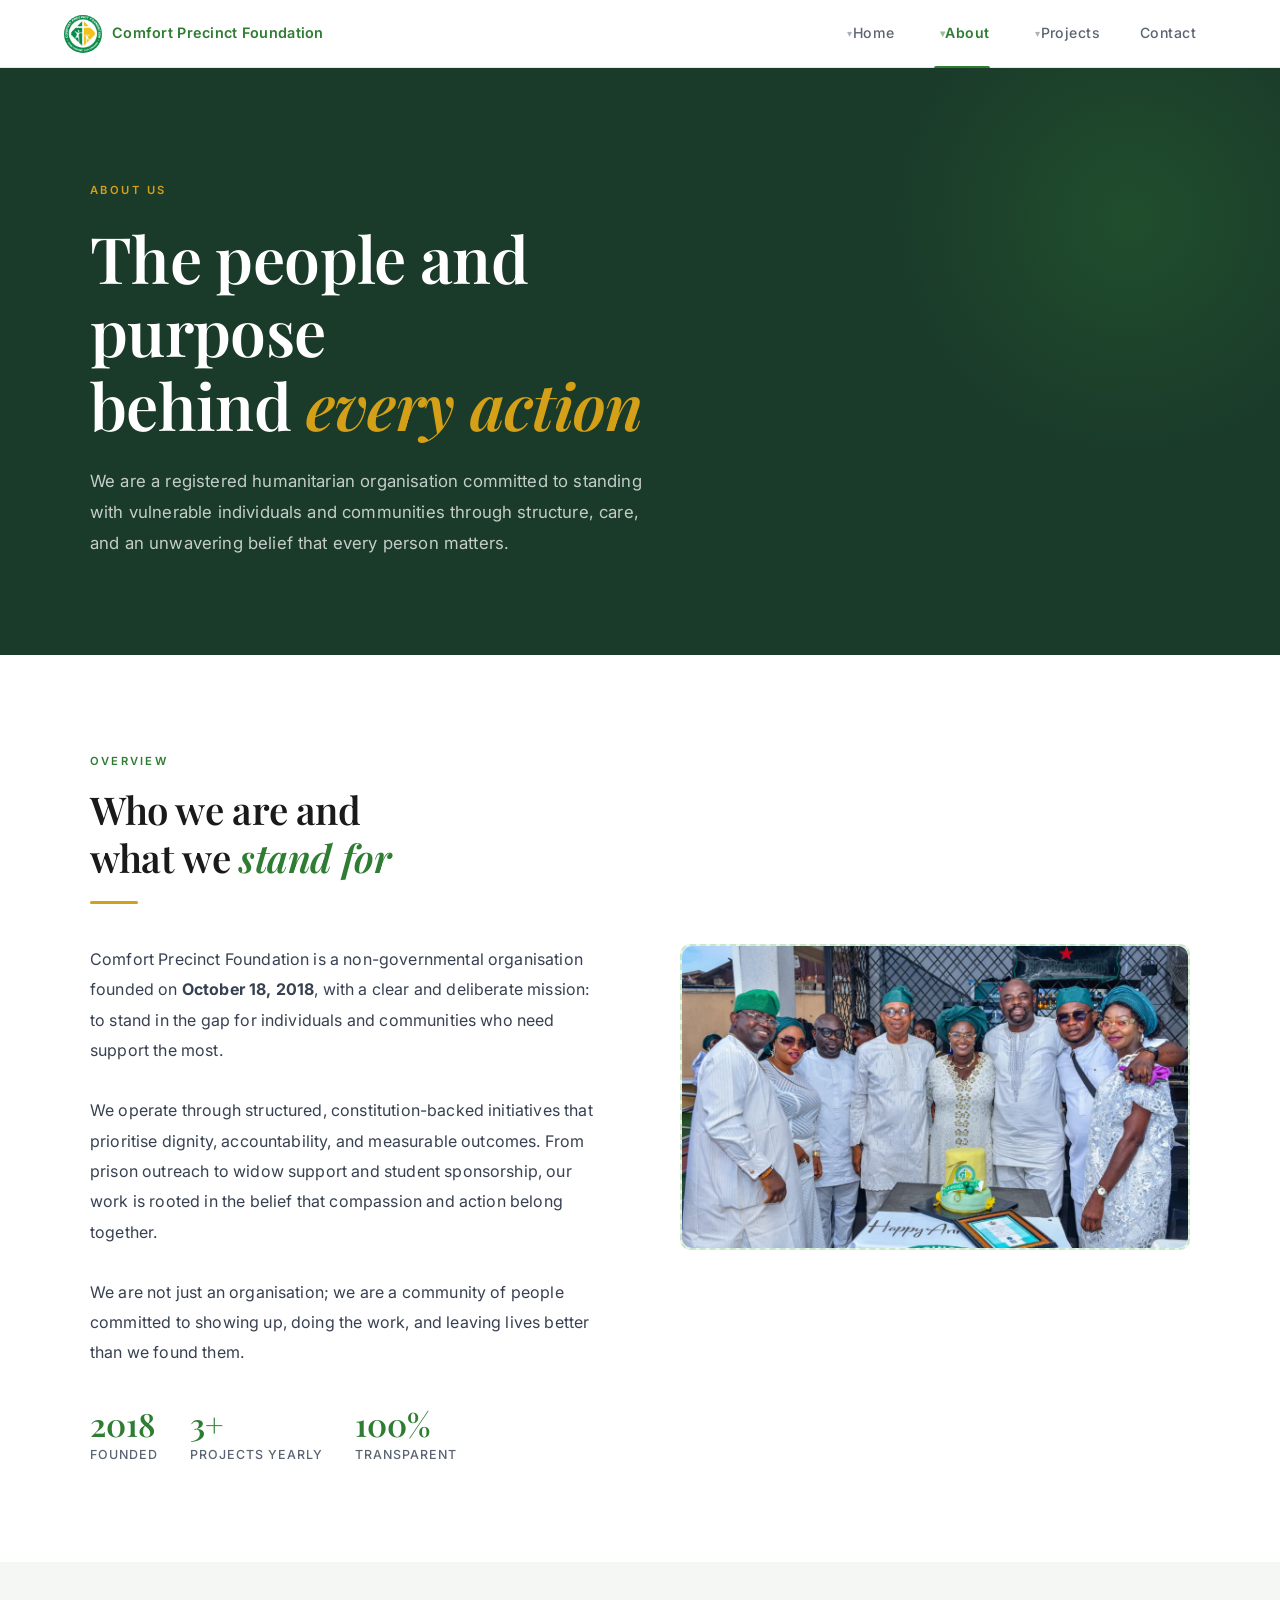
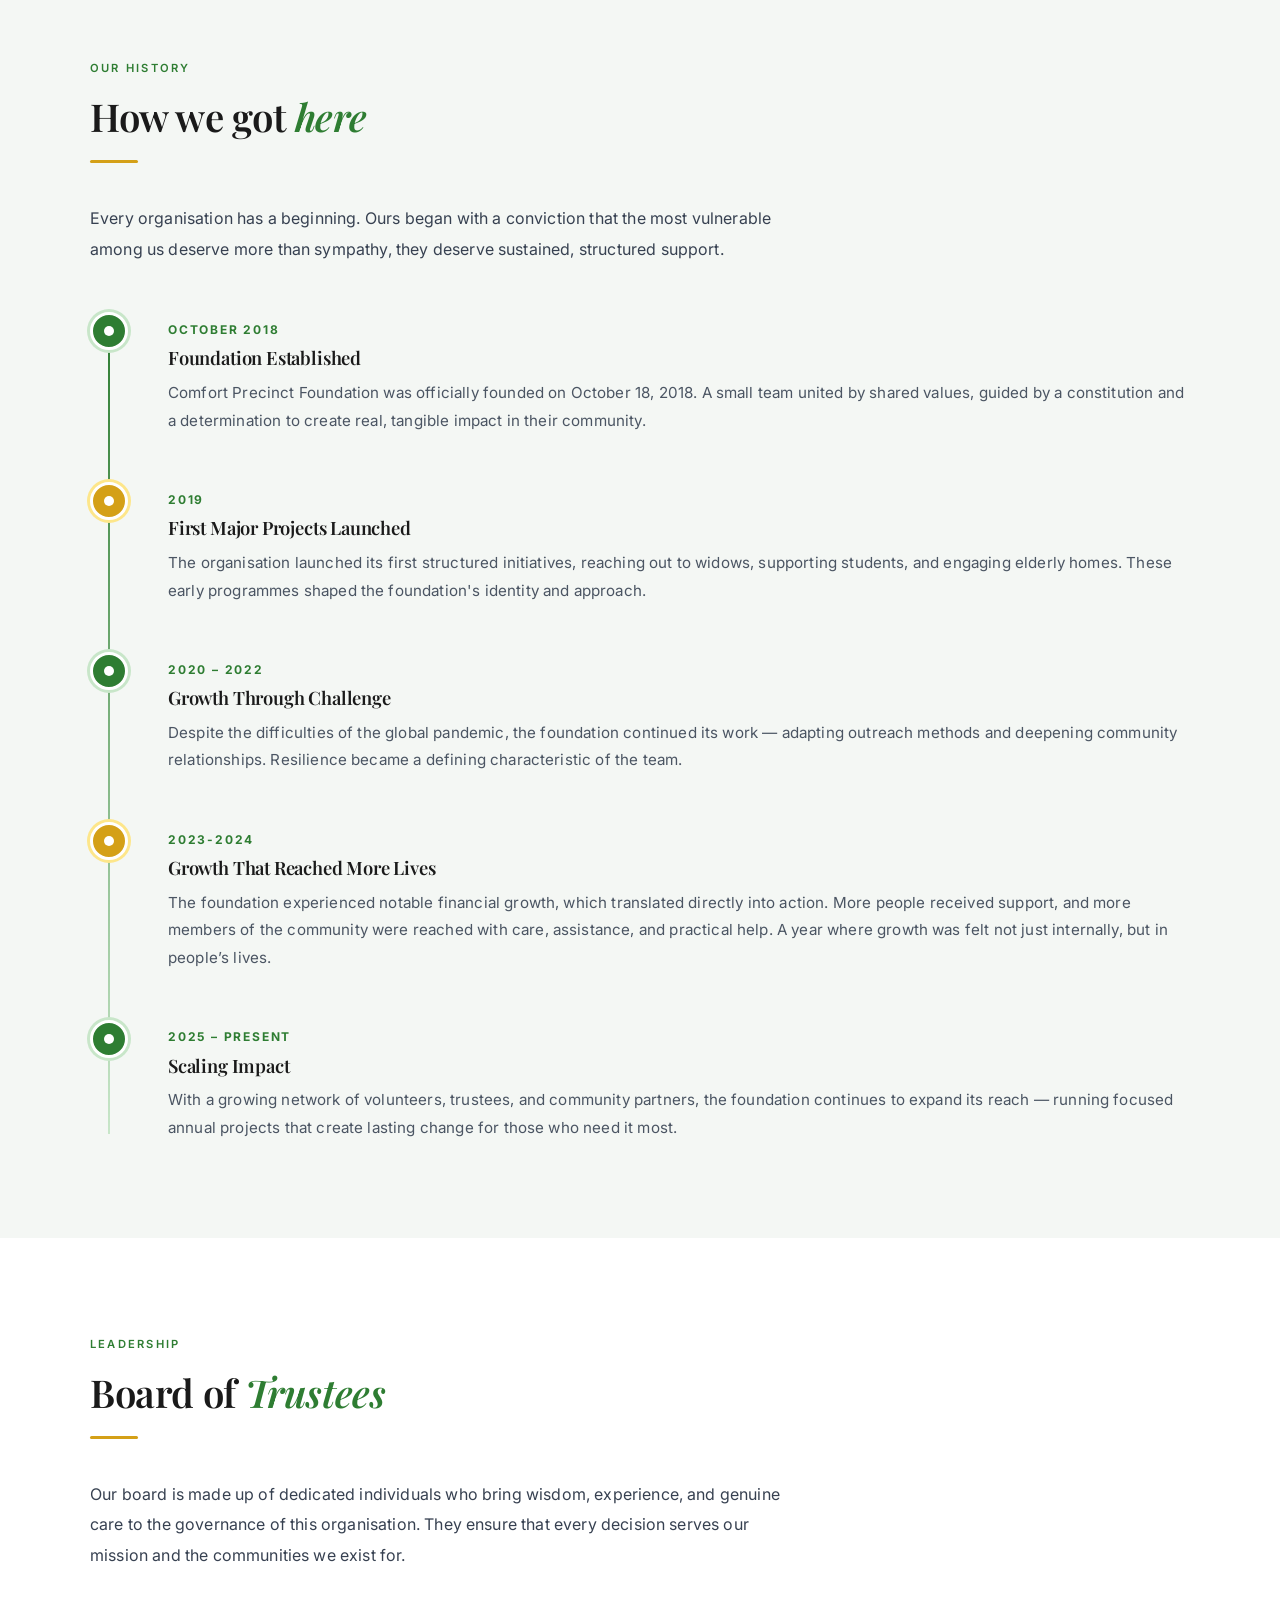
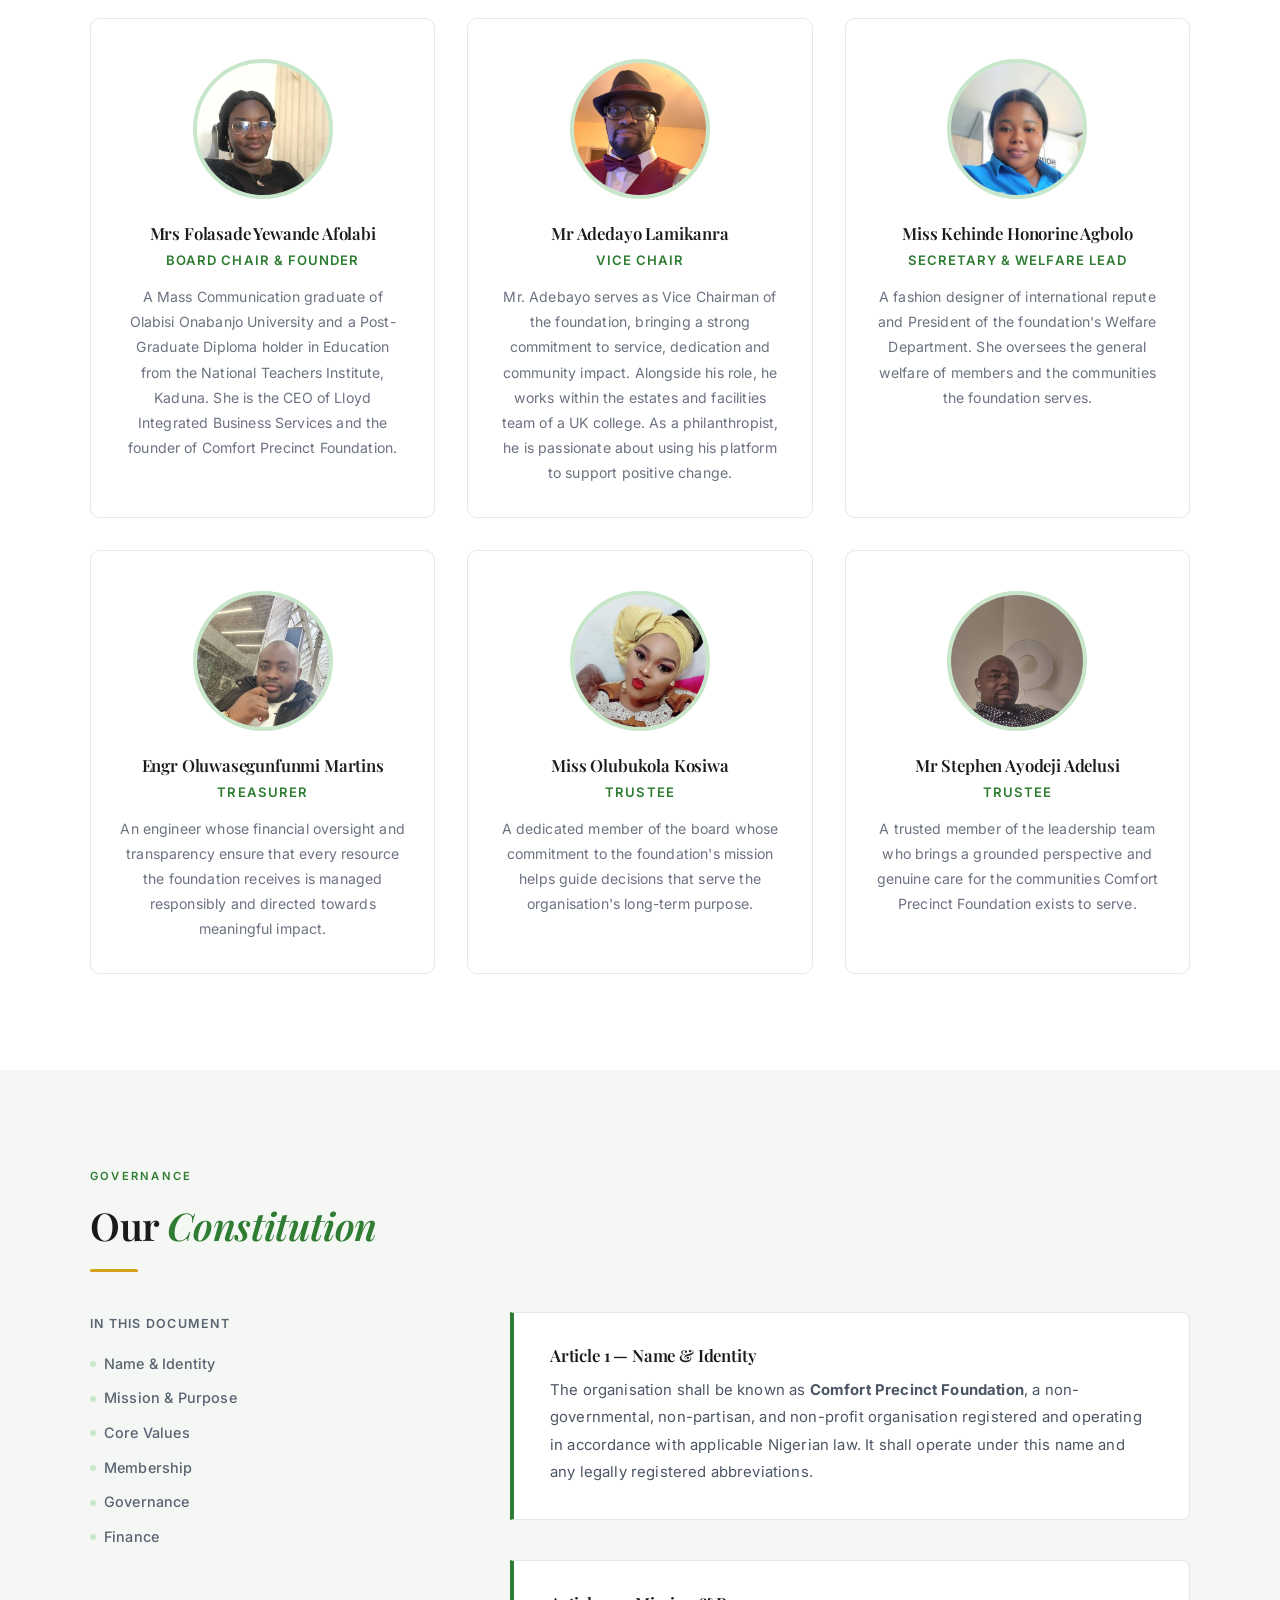
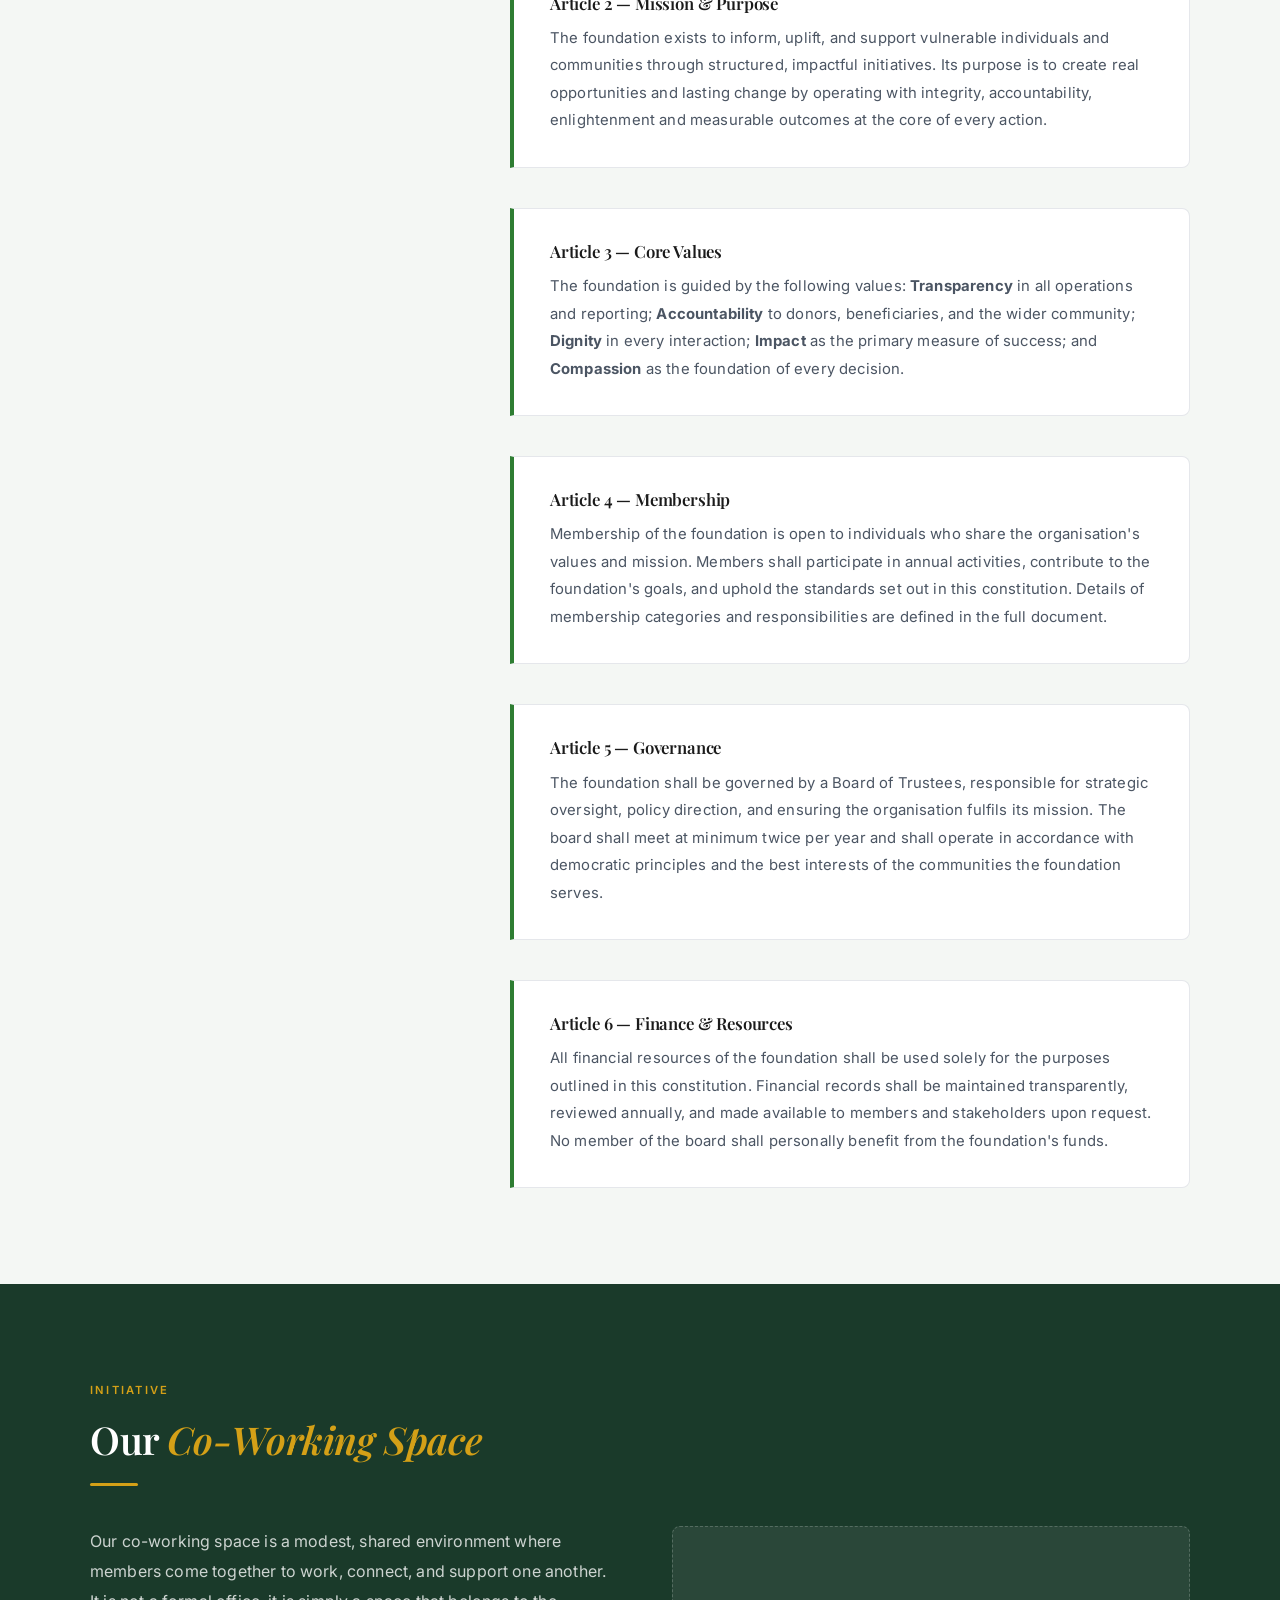
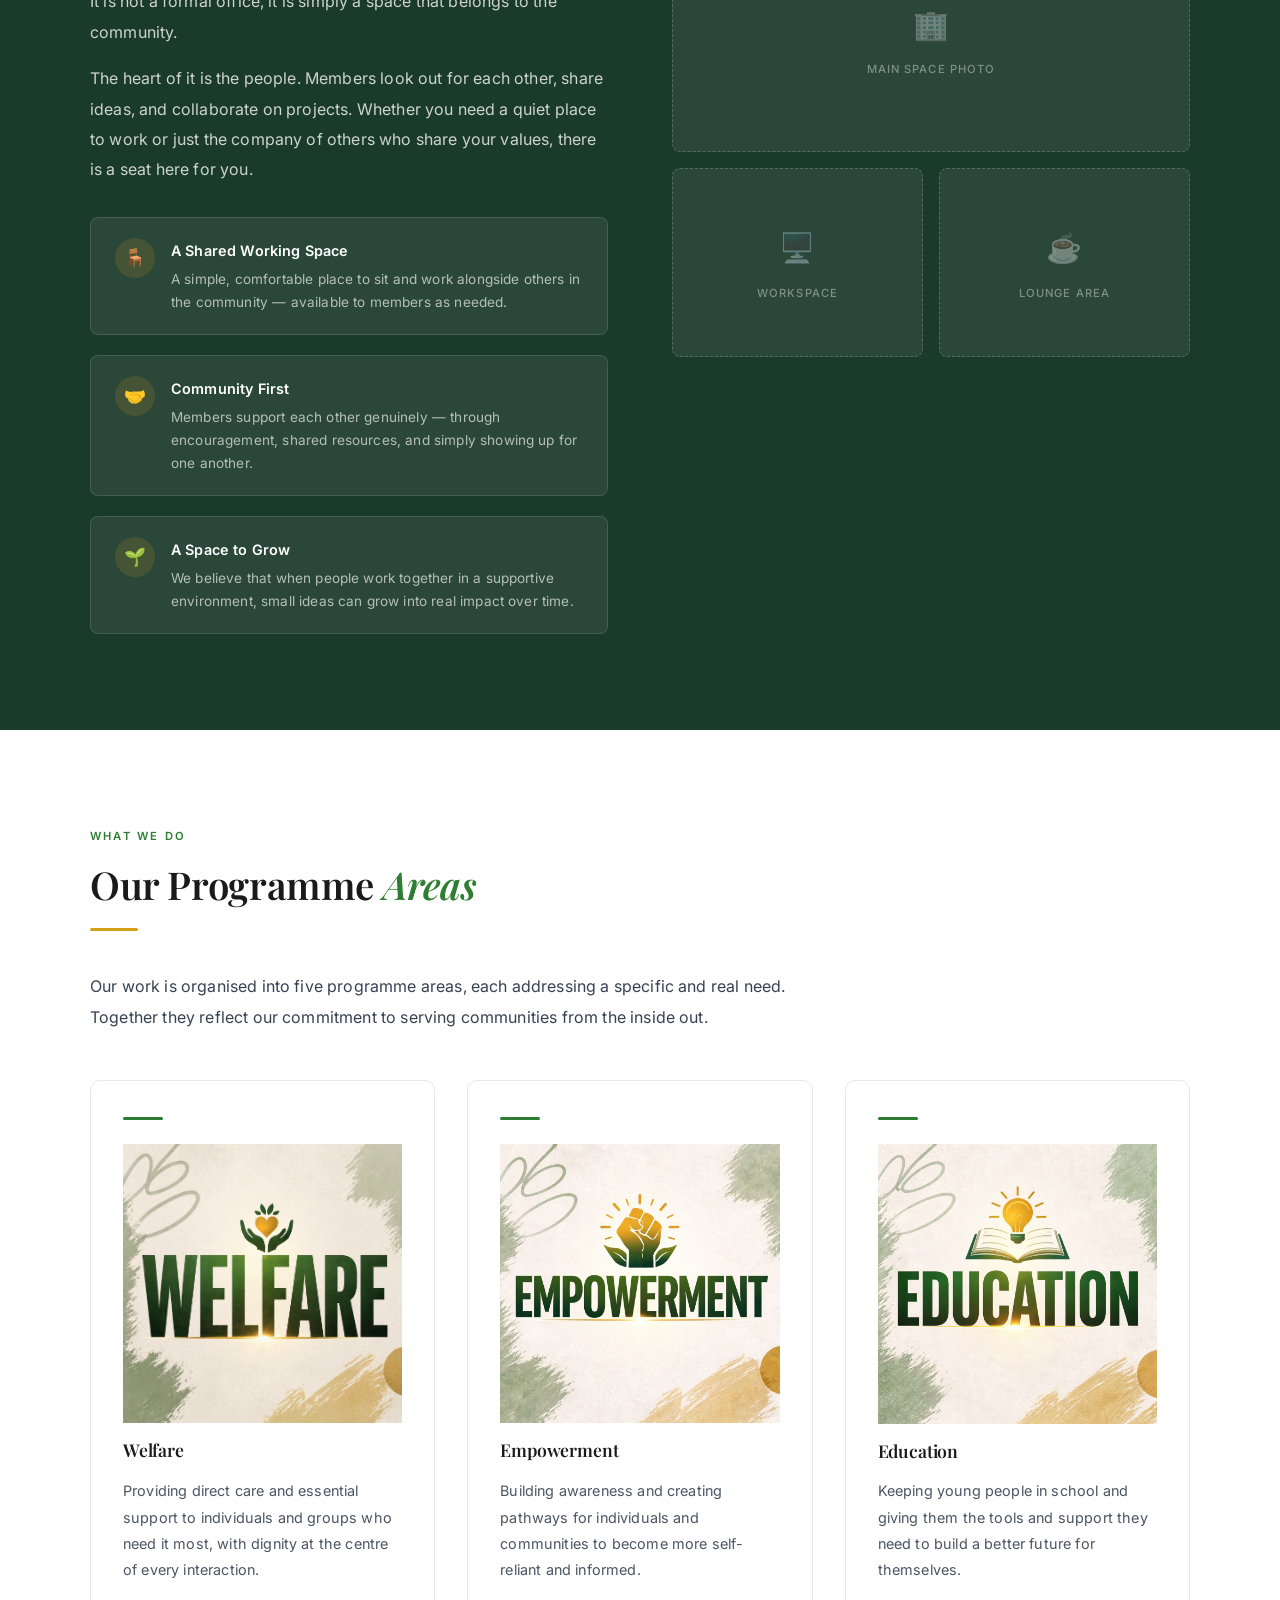
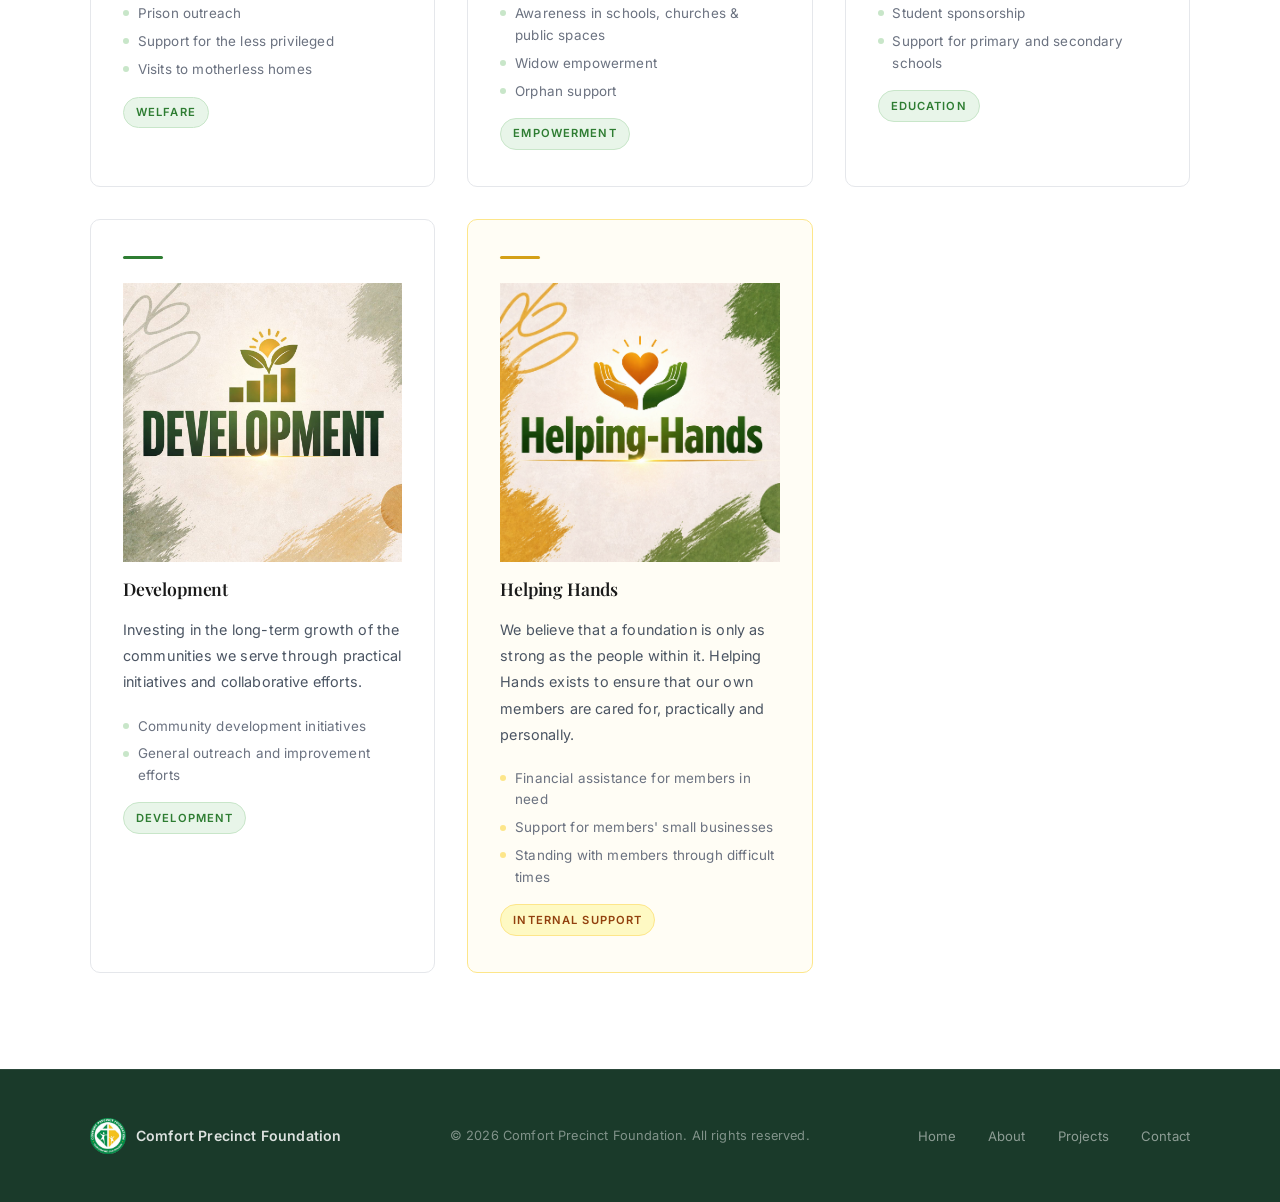
==== about.html @ 6d271259 "Add files via upload" ====
<!DOCTYPE html>
<html lang="en">
<head>
  <meta charset="UTF-8" />
  <meta name="viewport" content="width=device-width, initial-scale=1.0" />
  <title>About Us — Comfort Precinct Foundation</title>

  <link href="https://fonts.googleapis.com/css2?family=Inter:wght@300;400;500;600&family=Playfair+Display:wght@400;600&display=swap" rel="stylesheet" />

  <style>

    /* ── RESET ── */
    *, *::before, *::after {
      box-sizing: border-box;
      margin: 0;
      padding: 0;
    }

    /* ── CSS VARIABLES ── */
    :root {
      --cream: #ffffff;
      --charcoal: #1a1a1a;
      --warm-mid: #1a3a2a;
      --green: #2e7d32;
      --green-dark: #1b5e20;
      --green-light: #e8f5e9;
      --green-border: #c8e6c9;
      --muted: #5a6472;
      --border: #e5e7eb;
      --yellow: #d4a017;
      --yellow-light: #fef9c3;
      --yellow-border: #fde68a;
      --bg-soft: #f4f7f4;
      --font-body: 'Inter', sans-serif;
      --font-heading: 'Playfair Display', serif;
    }

    /* ── BASE ── */
    html { scroll-behavior: smooth; }

    body {
      font-family: var(--font-body);
      font-size: 16px;
      line-height: 1.85;
      letter-spacing: 0.01em;
      background-color: var(--cream);
      color: var(--charcoal);
      -webkit-font-smoothing: antialiased;
    }

    p { font-family: var(--font-body); font-weight: 400; line-height: 1.85; }
    h1, h2, h3, h4 { font-family: var(--font-heading); line-height: 1.2; letter-spacing: -0.01em; }
    a { text-decoration: none; color: inherit; }
    img { display: block; max-width: 100%; }


    /* ════════════════════════════════
       SHARED NAVIGATION
    ════════════════════════════════ */

    .nav {
      position: sticky;
      top: 0;
      z-index: 100;
      background-color: #ffffff;
      border-bottom: 1px solid var(--border);
      padding: 0 4rem;
      height: 68px;
      display: flex;
      align-items: center;
      justify-content: space-between;
    }

    .nav__brand { display: flex; align-items: center; gap: 10px; text-decoration: none; }
    .nav__logo { width: 38px; height: 38px; border-radius: 50%; object-fit: contain; }
    .nav__brand-name { font-family: var(--font-body); font-weight: 600; font-size: 0.9rem; color: var(--green); letter-spacing: 0.02em; }
    .nav__links { display: flex; align-items: center; gap: 0; list-style: none; }
    .nav__item { position: relative; }

    .nav__item > a {
      font-family: var(--font-body);
      font-size: 0.88rem;
      font-weight: 500;
      color: var(--muted);
      letter-spacing: 0.03em;
      text-decoration: none;
      transition: color 0.2s ease;
      position: relative;
      padding: 0 1.25rem;
      height: 68px;
      display: flex;
      align-items: center;
    }

    .nav__item > a:hover { color: var(--green); }
    .nav__item > a.active { color: var(--green); font-weight: 600; }

    .nav__item > a.active::after {
      content: '';
      position: absolute;
      bottom: 0;
      left: 1.25rem; right: 1.25rem;
      height: 2px;
      background-color: var(--green);
      border-radius: 2px 2px 0 0;
    }

    .nav__item--dropdown > a::before {
      content: '▾';
      font-size: 0.65rem;
      margin-left: 0.35rem;
      opacity: 0.5;
      display: inline-block;
    }

    .nav__dropdown {
      position: absolute;
      top: 100%; left: 0;
      min-width: 220px;
      background: #ffffff;
      border: 1px solid var(--border);
      border-top: 2px solid var(--green);
      border-radius: 0 0 8px 8px;
      box-shadow: 0 8px 24px rgba(0,0,0,0.08);
      padding: 0.5rem 0;
      opacity: 0;
      visibility: hidden;
      transform: translateY(6px);
      transition: opacity 0.2s ease, transform 0.2s ease, visibility 0.2s;
      pointer-events: none;
    }

    .nav__item--dropdown:hover .nav__dropdown {
      opacity: 1; visibility: visible; transform: translateY(0); pointer-events: all;
    }

    .nav__dropdown a {
      display: block;
      padding: 0.65rem 1.25rem;
      font-family: var(--font-body);
      font-size: 0.84rem;
      font-weight: 400;
      color: #4b5563;
      text-decoration: none;
      transition: background 0.15s ease, color 0.15s ease;
      border-left: 3px solid transparent;
    }

    .nav__dropdown a:hover { background: #f4f7f4; color: var(--green); border-left-color: var(--green); }

    .nav__toggle { display: none; background: none; border: none; cursor: pointer; flex-direction: column; gap: 5px; padding: 4px; }
    .nav__toggle span { display: block; width: 24px; height: 2px; background-color: var(--charcoal); border-radius: 2px; transition: all 0.3s ease; }

    @media (max-width: 768px) {
      .nav { padding: 0 1.5rem; }
      .nav__toggle { display: flex; }
      .nav__links {
        display: none;
        position: absolute;
        top: 68px; left: 0; right: 0;
        background: #ffffff;
        flex-direction: column;
        align-items: stretch;
        gap: 0;
        border-bottom: 1px solid var(--border);
        padding: 0;
        box-shadow: 0 4px 12px rgba(0,0,0,0.06);
      }
      .nav__links.open { display: flex; }
      .nav__item > a { height: auto; padding: 0.9rem 1.5rem; border-bottom: 1px solid #f3f4f6; display: block; }
      .nav__item > a.active::after { display: none; }
      .nav__item--dropdown > a::before { display: none; }
      .nav__dropdown {
        position: static; opacity: 1; visibility: visible; transform: none;
        box-shadow: none; border: none; border-radius: 0;
        background: #f9fafb; padding: 0; pointer-events: all; display: none;
      }
      .nav__item--dropdown.open .nav__dropdown { display: block; }
      .nav__dropdown a { padding: 0.7rem 2rem; font-size: 0.82rem; border-bottom: 1px solid #f0f0f0; border-left: none; }
    }


    /* ════════════════════════════════
       SHARED SECTION STYLES
    ════════════════════════════════ */

    .section { padding: 6rem 4rem; }
    .section--alt { background-color: var(--bg-soft); }
    .section--dark { background-color: var(--warm-mid); color: #ffffff; }
    .section__inner { max-width: 1100px; margin: 0 auto; }

    .eyebrow {
      font-family: var(--font-body);
      font-weight: 600;
      font-size: 0.7rem;
      letter-spacing: 0.2em;
      text-transform: uppercase;
      color: var(--green);
      margin-bottom: 0.85rem;
      display: block;
    }

    .section--dark .eyebrow { color: var(--yellow); }

    .section__heading {
      font-family: var(--font-heading);
      font-weight: 600;
      font-size: clamp(1.8rem, 3vw, 2.5rem);
      line-height: 1.25;
      color: var(--charcoal);
      margin-bottom: 1.25rem;
    }

    .section--dark .section__heading { color: #ffffff; }
    .section__heading em { font-style: italic; color: var(--green); }
    .section--dark .section__heading em { color: var(--yellow); }

    .section__divider { width: 48px; height: 3px; background: var(--yellow); border-radius: 2px; margin-bottom: 2.5rem; }

    .section__body { font-size: 1rem; font-weight: 400; line-height: 1.9; color: #374151; max-width: 720px; }
    .section--dark .section__body { color: rgba(255,255,255,0.78); }

    @media (max-width: 768px) { .section { padding: 4rem 1.5rem; } }


    /* ════════════════════════════════
       PAGE HERO
    ════════════════════════════════ */

    .page-hero {
      background-color: var(--warm-mid);
      padding: 7rem 4rem 6rem;
      position: relative;
      overflow: hidden;
    }

    .page-hero::before {
      content: '';
      position: absolute;
      top: -100px; right: -100px;
      width: 500px; height: 500px;
      border-radius: 50%;
      background: radial-gradient(circle, rgba(46,125,50,0.3) 0%, transparent 70%);
      pointer-events: none;
    }

    .page-hero__inner { max-width: 1100px; margin: 0 auto; position: relative; z-index: 1; }

    .page-hero__label {
      font-family: var(--font-body);
      font-weight: 600;
      font-size: 0.7rem;
      letter-spacing: 0.22em;
      text-transform: uppercase;
      color: var(--yellow);
      margin-bottom: 1.25rem;
      display: block;
    }

    .page-hero__heading {
      font-family: var(--font-heading);
      font-weight: 600;
      font-size: clamp(2.4rem, 5vw, 4rem);
      line-height: 1.15;
      color: #ffffff;
      margin-bottom: 1.5rem;
      max-width: 640px;
    }

    .page-hero__heading em { font-style: italic; color: var(--yellow); }

    .page-hero__subtext {
      font-size: 1.05rem;
      font-weight: 400;
      line-height: 1.85;
      color: rgba(255,255,255,0.75);
      max-width: 560px;
    }

    @media (max-width: 768px) { .page-hero { padding: 5rem 1.5rem 4rem; } }


    /* ════════════════════════════════
       1. OVERVIEW
    ════════════════════════════════ */

    .overview__grid {
      display: grid;
      grid-template-columns: 1fr 1fr;
      gap: 5rem;
      align-items: start;
      margin-top: 1rem;
    }

    .overview__image-placeholder {
      width: 100%;
      aspect-ratio: 5 / 3;
      background-color: var(--green-light);
      border: 2px dashed var(--green-border);
      border-radius: 10px;
      display: flex;
      flex-direction: column;
      align-items: center;
      justify-content: center;
      gap: 0.75rem;
      color: var(--green);
      overflow: hidden;
    }

    .overview__image-placeholder img {
      width: 100%;
      height: 100%;
      object-fit: cover;
      border-radius: 10px;
    }

    .overview__image-placeholder span { font-size: 2.5rem; }
    .overview__image-placeholder p {
      font-size: 0.82rem; font-weight: 500;
      letter-spacing: 0.08em; text-transform: uppercase;
      color: var(--green); opacity: 0.7;
    }

    .overview__stats { display: flex; gap: 2rem; margin-top: 2.5rem; flex-wrap: wrap; }
    .overview__stat { display: flex; flex-direction: column; gap: 0.2rem; }
    .overview__stat-num { font-family: var(--font-heading); font-size: 2rem; font-weight: 600; color: var(--green); line-height: 1; }
    .overview__stat-label { font-size: 0.78rem; font-weight: 500; letter-spacing: 0.08em; text-transform: uppercase; color: var(--muted); }

    @media (max-width: 860px) { .overview__grid { grid-template-columns: 1fr; gap: 2.5rem; } }


    /* ════════════════════════════════
       2. HISTORY (TIMELINE)
    ════════════════════════════════ */

    .timeline { position: relative; margin-top: 1rem; }

    .timeline::before {
      content: '';
      position: absolute;
      left: 18px; top: 8px; bottom: 8px;
      width: 2px;
      background: linear-gradient(to bottom, var(--green), var(--green-border));
    }

    .timeline__item { display: flex; gap: 2.5rem; padding-bottom: 3rem; position: relative; }
    .timeline__item:last-child { padding-bottom: 0; }

    .timeline__dot {
      width: 38px; height: 38px;
      border-radius: 50%;
      background-color: var(--green);
      border: 3px solid #ffffff;
      box-shadow: 0 0 0 3px var(--green-border);
      flex-shrink: 0;
      display: flex; align-items: center; justify-content: center;
      position: relative; z-index: 1;
    }

    .timeline__dot--yellow { background-color: var(--yellow); box-shadow: 0 0 0 3px var(--yellow-border); }
    .timeline__dot-inner { width: 10px; height: 10px; border-radius: 50%; background: #ffffff; }
    .timeline__content { padding-top: 0.4rem; flex: 1; }

    .timeline__year {
      font-family: var(--font-body); font-weight: 700; font-size: 0.75rem;
      letter-spacing: 0.15em; text-transform: uppercase;
      color: var(--green); margin-bottom: 0.4rem; display: block;
    }

    .timeline__title { font-family: var(--font-heading); font-weight: 600; font-size: 1.15rem; color: var(--charcoal); margin-bottom: 0.6rem; }
    .timeline__text { font-size: 0.95rem; line-height: 1.82; color: #4b5563; }

    @media (max-width: 600px) { .timeline__item { gap: 1.5rem; } .timeline::before { left: 15px; } }


    /* ════════════════════════════════
       3. BOARD OF TRUSTEES
       CHANGED: Increased photo size for better visibility
    ════════════════════════════════ */

    .board__intro { margin-bottom: 3rem; }

    .board__grid { display: grid; grid-template-columns: repeat(3, 1fr); gap: 2rem; }

    .board__card {
      display: flex;
      flex-direction: column;
      align-items: center;
      text-align: center;
      padding: 2.5rem 1.75rem 2rem;
      background: #ffffff;
      border: 1px solid var(--border);
      border-radius: 10px;
      transition: transform 0.22s ease, box-shadow 0.22s ease, border-color 0.22s ease;
    }

    .board__card:hover {
      transform: translateY(-4px);
      box-shadow: 0 10px 28px rgba(46,125,50,0.09);
      border-color: var(--green-border);
    }

    /*
      CHANGED: Increased photo container from 100px to 140px
      so trustee photos are clearly visible and prominent
    */
    .board__photo {
      width: 140px;
      height: 140px;
      border-radius: 50%;
      object-fit: cover;
      object-position: center top;
      border: 4px solid var(--green-border);
      margin-bottom: 1.5rem;
      flex-shrink: 0;
      background-color: var(--green-light);
      display: block;
    }

    .board__name { font-family: var(--font-heading); font-weight: 600; font-size: 1.05rem; color: var(--charcoal); margin-bottom: 0.3rem; }
    .board__role { font-size: 0.82rem; font-weight: 600; letter-spacing: 0.08em; text-transform: uppercase; color: var(--green); margin-bottom: 0.75rem; }
    .board__bio { font-size: 0.88rem; line-height: 1.78; color: #6b7280; }

    @media (max-width: 860px) { .board__grid { grid-template-columns: 1fr 1fr; gap: 1.5rem; } }
    @media (max-width: 560px) { .board__grid { grid-template-columns: 1fr; } }


    /* ════════════════════════════════
       4. CONSTITUTION
    ════════════════════════════════ */

    .constitution__layout { display: grid; grid-template-columns: 1fr 2fr; gap: 5rem; align-items: start; }
    .constitution__sidebar { position: sticky; top: 90px; }
    .constitution__sidebar-label { font-size: 0.78rem; font-weight: 600; letter-spacing: 0.1em; text-transform: uppercase; color: var(--muted); margin-bottom: 1rem; display: block; }

    .constitution__toc { list-style: none; display: flex; flex-direction: column; gap: 0.5rem; }

    .constitution__toc a {
      font-size: 0.9rem; font-weight: 500; color: var(--muted);
      transition: color 0.2s ease; display: flex; align-items: center; gap: 0.5rem;
    }

    .constitution__toc a::before {
      content: ''; display: block; width: 6px; height: 6px;
      border-radius: 50%; background-color: var(--green-border);
      flex-shrink: 0; transition: background-color 0.2s ease;
    }

    .constitution__toc a:hover { color: var(--green); }
    .constitution__toc a:hover::before { background-color: var(--green); }

    .constitution__content { display: flex; flex-direction: column; gap: 2.5rem; }

    .constitution__article {
      padding: 2rem 2.25rem;
      background: #ffffff;
      border: 1px solid var(--border);
      border-left: 4px solid var(--green);
      border-radius: 0 8px 8px 0;
    }

    .constitution__article-title { font-family: var(--font-heading); font-weight: 600; font-size: 1.05rem; color: var(--charcoal); margin-bottom: 0.75rem; }
    .constitution__article-text { font-size: 0.93rem; line-height: 1.85; color: #4b5563; }

    .constitution__download {
      display: inline-flex; align-items: center; gap: 0.6rem;
      margin-top: 1rem; font-size: 0.85rem; font-weight: 600;
      color: var(--green); border: 1.5px solid var(--green-border);
      background: var(--green-light); padding: 0.6rem 1.25rem;
      border-radius: 4px; transition: background 0.2s ease, border-color 0.2s ease;
    }

    .constitution__download:hover { background: #d4edda; border-color: var(--green); }

    @media (max-width: 860px) {
      .constitution__layout { grid-template-columns: 1fr; gap: 2rem; }
      .constitution__sidebar { position: static; }
      .constitution__toc { flex-direction: row; flex-wrap: wrap; gap: 0.75rem 1.5rem; }
    }


    /* ════════════════════════════════
       5. CO-WORKING SPACE
    ════════════════════════════════ */

    .cowork__grid { display: grid; grid-template-columns: 1fr 1fr; gap: 4rem; align-items: start; margin-top: 1rem; }

    .cowork__features { display: flex; flex-direction: column; gap: 1.25rem; margin-top: 2rem; }

    .cowork__feature {
      display: flex; align-items: flex-start; gap: 1rem;
      padding: 1.25rem 1.5rem;
      background: rgba(255,255,255,0.07);
      border: 1px solid rgba(255,255,255,0.12);
      border-radius: 8px;
    }

    .cowork__feature-icon {
      width: 40px; height: 40px; border-radius: 50%;
      background: rgba(212,160,23,0.15);
      display: flex; align-items: center; justify-content: center;
      font-size: 1.1rem; flex-shrink: 0;
    }

    .cowork__feature-text { display: flex; flex-direction: column; gap: 0.2rem; }
    .cowork__feature-title { font-family: var(--font-body); font-weight: 600; font-size: 0.9rem; color: #ffffff; }
    .cowork__feature-desc { font-size: 0.85rem; line-height: 1.7; color: rgba(255,255,255,0.65); }

    .cowork__images { display: grid; grid-template-columns: 1fr 1fr; gap: 1rem; }

    .cowork__img-placeholder {
      aspect-ratio: 4 / 3;
      background: rgba(255,255,255,0.07);
      border: 1.5px dashed rgba(255,255,255,0.2);
      border-radius: 8px;
      display: flex; flex-direction: column;
      align-items: center; justify-content: center;
      gap: 0.5rem; color: rgba(255,255,255,0.4);
    }

    .cowork__img-placeholder span { font-size: 1.8rem; }
    .cowork__img-placeholder p { font-size: 0.7rem; font-weight: 500; letter-spacing: 0.1em; text-transform: uppercase; }
    .cowork__img-placeholder--large { grid-column: 1 / -1; aspect-ratio: 16 / 7; }

    @media (max-width: 860px) { .cowork__grid { grid-template-columns: 1fr; gap: 2.5rem; } }


    /* ════════════════════════════════
       6. PROGRAMME AREAS
       CHANGED: Now shows 5 actual programme areas
       with sub-activities listed under each
    ════════════════════════════════ */

    .programmes__grid {
      display: grid;
      grid-template-columns: repeat(3, 1fr);
      gap: 2rem;
      margin-top: 1rem;
    }

    .programme__card {
      display: flex;
      flex-direction: column;
      gap: 1rem;
      padding: 2.25rem 2rem;
      background: #ffffff;
      border: 1px solid var(--border);
      border-radius: 10px;
      transition: transform 0.22s ease, box-shadow 0.22s ease, border-color 0.22s ease;
    }

    .programme__card:hover {
      transform: translateY(-4px);
      box-shadow: 0 10px 28px rgba(46,125,50,0.08);
      border-color: var(--green-border);
    }

    .programme__card::before {
      content: '';
      display: block;
      height: 3px;
      background: var(--green);
      width: 40px;
      border-radius: 2px;
      margin-bottom: 0.5rem;
    }

    /* Helping Hands card gets yellow accent — visually distinct */
    .programme__card--highlight::before {
      background: var(--yellow);
    }

    .programme__card--highlight {
      border-color: var(--yellow-border);
      background: #fffdf5;
    }

    .programme__card--highlight:hover {
      border-color: var(--yellow);
      box-shadow: 0 10px 28px rgba(212,160,23,0.1);
    }

    .programme__icon {
      width: 52px; height: 52px;
      border-radius: 50%;
      background: var(--green-light);
      border: 2px solid var(--green-border);
      display: flex; align-items: center; justify-content: center;
      font-size: 1.3rem;
    }

    /* Yellow icon bg for highlight card */
    .programme__card--highlight .programme__icon {
      background: var(--yellow-light);
      border-color: var(--yellow-border);
    }

    .programme__title {
      font-family: var(--font-heading);
      font-weight: 600;
      font-size: 1.1rem;
      color: var(--charcoal);
      line-height: 1.3;
    }

    .programme__text {
      font-size: 0.9rem;
      line-height: 1.82;
      color: #4b5563;
    }

    /* Sub-activities list under each programme */
    .programme__list {
      list-style: none;
      display: flex;
      flex-direction: column;
      gap: 0.4rem;
      margin-top: 0.25rem;
    }

    .programme__list li {
      font-size: 0.84rem;
      color: #6b7280;
      display: flex;
      align-items: flex-start;
      gap: 0.55rem;
      line-height: 1.6;
    }

    /* Green bullet dot before each activity */
    .programme__list li::before {
      content: '';
      display: block;
      width: 6px;
      height: 6px;
      border-radius: 50%;
      background: var(--green-border);
      flex-shrink: 0;
      margin-top: 0.45rem;
    }

    .programme__card--highlight .programme__list li::before {
      background: var(--yellow-border);
    }

    .programme__tag {
      display: inline-block;
      font-size: 0.7rem;
      font-weight: 600;
      letter-spacing: 0.1em;
      text-transform: uppercase;
      color: var(--green);
      background: var(--green-light);
      border: 1.5px solid var(--green-border);
      padding: 0.28rem 0.75rem;
      border-radius: 20px;
      align-self: flex-start;
    }

    .programme__card--highlight .programme__tag {
      color: #92400e;
      background: var(--yellow-light);
      border-color: var(--yellow-border);
    }

    @media (max-width: 860px) { .programmes__grid { grid-template-columns: 1fr 1fr; gap: 1.5rem; } }
    @media (max-width: 560px) { .programmes__grid { grid-template-columns: 1fr; } }


    /* ════════════════════════════════
       FOOTER
    ════════════════════════════════ */

    .footer {
      background-color: var(--warm-mid);
      padding: 3rem 4rem;
      border-top: 1px solid rgba(255,255,255,0.08);
    }

    .footer__inner {
      max-width: 1100px;
      margin: 0 auto;
      display: flex;
      align-items: center;
      justify-content: space-between;
      flex-wrap: wrap;
      gap: 1.5rem;
    }

    .footer__brand { display: flex; align-items: center; gap: 10px; }
    .footer__logo { width: 36px; height: 36px; border-radius: 50%; object-fit: contain; }
    .footer__name { font-weight: 600; font-size: 0.88rem; color: rgba(255,255,255,0.85); }
    .footer__copy { font-size: 0.8rem; color: rgba(255,255,255,0.45); }
    .footer__links { display: flex; gap: 2rem; list-style: none; }
    .footer__links a { font-size: 0.82rem; color: rgba(255,255,255,0.5); transition: color 0.2s ease; }
    .footer__links a:hover { color: rgba(255,255,255,0.9); }

    @media (max-width: 600px) {
      .footer { padding: 2.5rem 1.5rem; }
      .footer__inner { flex-direction: column; align-items: flex-start; }
    }

  </style>
</head>
<body>

  <!-- ════════════════════════════════
       NAVIGATION
  ════════════════════════════════ -->
  <nav class="nav" role="navigation" aria-label="Main navigation">

    <a href="index.html" class="nav__brand">
      <img src="images/WhatsApp Image 2026-04-01 at 20.40.00 (1).jpeg" alt="Comfort Precinct Foundation logo" class="nav__logo" />
      <span class="nav__brand-name">Comfort Precinct Foundation</span>
    </a>

    <button class="nav__toggle" id="navToggle" aria-label="Toggle menu">
      <span></span><span></span><span></span>
    </button>

    <ul class="nav__links" id="navLinks">

      <li class="nav__item nav__item--dropdown">
        <a href="index.html">Home</a>
        <div class="nav__dropdown">
          <a href="index.html#about">About (Overview)</a>
          <a href="index.html#projects">Projects</a>
          <a href="index.html#donate">Donate / Volunteer</a>
        </div>
      </li>

      <li class="nav__item nav__item--dropdown">
        <a href="about.html" class="active">About</a>
        <div class="nav__dropdown">
          <a href="about.html#overview">Overview</a>
          <a href="about.html#history">History</a>
          <a href="about.html#board">Board of Trustees</a>
          <a href="about.html#constitution">Constitution</a>
          <a href="about.html#coworking">Co-Working Space</a>
          <a href="about.html#programmes">Programme Areas</a>
        </div>
      </li>

      <li class="nav__item nav__item--dropdown">
        <a href="projects.html">Projects</a>
        <div class="nav__dropdown">
          <a href="projects.html#current">Current Projects</a>
          <a href="projects.html#previous">Previous Projects</a>
        </div>
      </li>

      <li class="nav__item">
        <a href="contact.html">Contact</a>
      </li>

    </ul>
  </nav>


  <!-- ════════════════════════════════
       PAGE HERO
  ════════════════════════════════ -->
  <header class="page-hero">
    <div class="page-hero__inner">
      <span class="page-hero__label">About Us</span>
      <h1 class="page-hero__heading">
        The people and purpose<br>
        behind <em>every action</em>
      </h1>
      <p class="page-hero__subtext">
        We are a registered humanitarian organisation committed to standing with
        vulnerable individuals and communities through structure, care,
        and an unwavering belief that every person matters.
      </p>
    </div>
  </header>


  <!-- ════════════════════════════════
       SECTION 1: OVERVIEW
  ════════════════════════════════ -->
  <section class="section" id="overview" aria-labelledby="overview-heading">
    <div class="section__inner">

      <span class="eyebrow">Overview</span>
      <h2 class="section__heading" id="overview-heading">
        Who we are and<br>what we <em>stand for</em>
      </h2>
      <div class="section__divider"></div>

      <div class="overview__grid">

        <div>
          <p class="section__body">
            Comfort Precinct Foundation is a non-governmental organisation founded
            on <strong>October 18, 2018</strong>, with a clear and deliberate mission:
            to stand in the gap for individuals and communities who need support the most.
          </p>
          <br>
          <p class="section__body">
            We operate through structured, constitution-backed initiatives that prioritise
            dignity, accountability, and measurable outcomes. From prison outreach to widow
            support and student sponsorship, our work is rooted in the belief that
            compassion and action belong together.
          </p>
          <br>
          <p class="section__body">
            We are not just an organisation; we are a community of people committed to
            showing up, doing the work, and leaving lives better than we found them.
          </p>

          <div class="overview__stats">
            <div class="overview__stat">
              <span class="overview__stat-num">2018</span>
              <span class="overview__stat-label">Founded</span>
            </div>
            <div class="overview__stat">
              <span class="overview__stat-num">3+</span>
              <span class="overview__stat-label">Projects yearly</span>
            </div>
            <div class="overview__stat">
              <span class="overview__stat-num">100%</span>
              <span class="overview__stat-label">Transparent</span>
            </div>
          </div>
        </div>

        <!-- Overview image — unchanged -->
        <div class="overview__image-placeholder">
          <img src="images/j.jpeg" class="past-slide__img" />
        </div>

      </div>
    </div>
  </section>


  <!-- ════════════════════════════════
       SECTION 2: HISTORY
  ════════════════════════════════ -->
  <section class="section section--alt" id="history" aria-labelledby="history-heading">
    <div class="section__inner">

      <span class="eyebrow">Our History</span>
      <h2 class="section__heading" id="history-heading">
        How we got <em>here</em>
      </h2>
      <div class="section__divider"></div>
      <p class="section__body" style="margin-bottom: 3rem;">
        Every organisation has a beginning. Ours began with a conviction that the most
        vulnerable among us deserve more than sympathy, they deserve sustained,
        structured support.
      </p>

      <div class="timeline">

        <div class="timeline__item">
          <div class="timeline__dot"><div class="timeline__dot-inner"></div></div>
          <div class="timeline__content">
            <span class="timeline__year">October 2018</span>
            <h3 class="timeline__title">Foundation Established</h3>
            <p class="timeline__text">
              Comfort Precinct Foundation was officially founded on October 18, 2018.
              A small team united by shared values, guided by a constitution and a determination to create
              real, tangible impact in their community.
            </p>
          </div>
        </div>

        <div class="timeline__item">
          <div class="timeline__dot timeline__dot--yellow"><div class="timeline__dot-inner"></div></div>
          <div class="timeline__content">
            <span class="timeline__year">2019</span>
            <h3 class="timeline__title">First Major Projects Launched</h3>
            <p class="timeline__text">
              The organisation launched its first structured initiatives, reaching out
              to widows, supporting students, and engaging elderly homes.
              These early programmes shaped the foundation's identity and approach.
            </p>
          </div>
        </div>

        <div class="timeline__item">
          <div class="timeline__dot"><div class="timeline__dot-inner"></div></div>
          <div class="timeline__content">
            <span class="timeline__year">2020 – 2022</span>
            <h3 class="timeline__title">Growth Through Challenge</h3>
            <p class="timeline__text">
              Despite the difficulties of the global pandemic, the foundation continued
              its work — adapting outreach methods and deepening community relationships.
              Resilience became a defining characteristic of the team.
            </p>
          </div>
        </div>

        <div class="timeline__item">
          <div class="timeline__dot timeline__dot--yellow"><div class="timeline__dot-inner"></div></div>
          <div class="timeline__content">
            <span class="timeline__year">2023-2024</span>
            <h3 class="timeline__title">Growth That Reached More Lives</h3>
            <p class="timeline__text">
 The foundation experienced notable financial growth, which translated directly into action. More people received support, and more members of the community were reached with care, assistance, and practical help. A year where growth was felt not just internally, but in people’s lives.
            </p>
          </div>
        </div>

        <div class="timeline__item">
          <div class="timeline__dot"><div class="timeline__dot-inner"></div></div>
          <div class="timeline__content">
            <span class="timeline__year">2025 – Present</span>
            <h3 class="timeline__title">Scaling Impact</h3>
            <p class="timeline__text">
              With a growing network of volunteers, trustees, and community partners,
              the foundation continues to expand its reach — running focused annual
              projects that create lasting change for those who need it most.
            </p>
          </div>
        </div>

      </div>
    </div>
  </section>


  <!-- ════════════════════════════════
       SECTION 3: BOARD OF TRUSTEES
       CHANGED: Photo size increased, bios polished
  ════════════════════════════════ -->
  <section class="section" id="board" aria-labelledby="board-heading">
    <div class="section__inner">

      <span class="eyebrow">Leadership</span>
      <h2 class="section__heading" id="board-heading">
        Board of <em>Trustees</em>
      </h2>
      <div class="section__divider"></div>

      <p class="section__body board__intro">
        Our board is made up of dedicated individuals who bring wisdom, experience,
        and genuine care to the governance of this organisation. They ensure that
        every decision serves our mission and the communities we exist for.
      </p>

      <div class="board__grid">

        <!-- Trustee 1 -->
        <div class="board__card">
          <img src="images/WhatsApp Image 2026-04-20 at 09.15.31.jpeg" alt="Mrs Folasade Yewande Afolabi" class="board__photo" />
          <h3 class="board__name">Mrs Folasade Yewande Afolabi</h3>
          <p class="board__role">Board Chair & Founder</p>
          <!-- CHANGED: Bio rewritten to be clean and professional -->
          <p class="board__bio">
            A Mass Communication graduate of Olabisi Onabanjo University and a Post-Graduate Diploma holder in Education from the National Teachers Institute, Kaduna. She is the CEO of Lloyd Integrated Business Services and the founder of Comfort Precinct Foundation.
          </p>
        </div>

        <!-- Trustee 2 -->
        <div class="board__card">
          <img src="images/WhatsApp Image 2026-04-19 at 18.39.59.jpeg" alt="Mr Adedayo Lamikanra" class="board__photo" />
          <h3 class="board__name">Mr Adedayo Lamikanra</h3>
          <p class="board__role">Vice Chair</p>
          <!-- CHANGED: Placeholder bio polished -->
          <p class="board__bio">
           Mr. Adebayo serves as Vice Chairman of the foundation, bringing a strong commitment to service, dedication and community impact. Alongside his role, he works within the estates and facilities team of a UK college. As a philanthropist, he is passionate about using his platform to support positive change.
          </p>
        </div>

        <!-- Trustee 3 -->
        <div class="board__card">
          <img src="images/Aunty Kenny.jfif" alt="Miss Kehinde Honorine Agbolo" class="board__photo" />
          <h3 class="board__name">Miss Kehinde Honorine Agbolo</h3>
          <p class="board__role">Secretary & Welfare Lead</p>
          <!-- CHANGED: Bio rewritten cleanly -->
          <p class="board__bio">
            A fashion designer of international repute and President of the foundation's Welfare Department. She oversees the general welfare of members and the communities the foundation serves.
          </p>
        </div>

        <!-- Trustee 4 -->
        <div class="board__card">
          <img src="images/WhatsApp Image 2026-04-19 at 18.30.59.jpeg" alt="Engr Oluwasegunfunmi Martins" class="board__photo" />
          <h3 class="board__name">Engr Oluwasegunfunmi Martins</h3>
          <p class="board__role">Treasurer</p>
          <!-- CHANGED: Placeholder bio polished -->
          <p class="board__bio">
            An engineer whose financial oversight and transparency ensure that every resource the foundation receives is managed responsibly and directed towards meaningful impact.
          </p>
        </div>

        <!-- Trustee 5 — placeholder, image unchanged -->
        <div class="board__card">
          <img src="images/WhatsApp Image 2026-04-19 at 18.46.42.jpeg" alt="Trustee" class="board__photo" />
          <h3 class="board__name">Miss Olubukola Kosiwa</h3>
          <p class="board__role">Trustee</p>
          <p class="board__bio">
            A dedicated member of the board whose commitment to the foundation's mission helps guide decisions that serve the organisation's long-term purpose.
          </p>
        </div>

        <!-- Trustee 6 — placeholder, image unchanged -->
        <div class="board__card">
          <img src="images/WhatsApp Image 2026-04-19 at 18.47.47.jpeg" alt="Trustee" class="board__photo" />
          <h3 class="board__name">Mr Stephen Ayodeji Adelusi</h3>
          <p class="board__role">Trustee</p>
          <p class="board__bio">
            A trusted member of the leadership team who brings a grounded perspective and genuine care for the communities Comfort Precinct Foundation exists to serve.
          </p>
        </div>

      </div>
    </div>
  </section>


  <!-- ════════════════════════════════
       SECTION 4: CONSTITUTION
  ════════════════════════════════ -->
  <section class="section section--alt" id="constitution" aria-labelledby="constitution-heading">
    <div class="section__inner">

      <span class="eyebrow">Governance</span>
      <h2 class="section__heading" id="constitution-heading">
        Our <em>Constitution</em>
      </h2>
      <div class="section__divider"></div>

      <div class="constitution__layout">

        <div class="constitution__sidebar">
          <span class="constitution__sidebar-label">In this document</span>
          <ul class="constitution__toc">
            <li><a href="#const-name">Name & Identity</a></li>
            <li><a href="#const-mission">Mission & Purpose</a></li>
            <li><a href="#const-values">Core Values</a></li>
            <li><a href="#const-membership">Membership</a></li>
            <li><a href="#const-governance">Governance</a></li>
            <li><a href="#const-finance">Finance</a></li>
          </ul>
       </div>
         
        <div class="constitution__content">

          <div class="constitution__article" id="const-name">
            <h3 class="constitution__article-title">Article 1 — Name & Identity</h3>
            <p class="constitution__article-text">
              The organisation shall be known as <strong>Comfort Precinct Foundation</strong>,
              a non-governmental, non-partisan, and non-profit organisation registered and
              operating in accordance with applicable Nigerian law. It shall operate under
              this name and any legally registered abbreviations.
            </p>
          </div>

          <div class="constitution__article" id="const-mission">
            <h3 class="constitution__article-title">Article 2 — Mission & Purpose</h3>
            <p class="constitution__article-text">
              The foundation exists to inform, uplift, and support vulnerable individuals
              and communities through structured, impactful initiatives. Its purpose is to
              create real opportunities and lasting change by operating with integrity,
              accountability, enlightenment and measurable outcomes at the core of every action.
            </p>
          </div>

          <div class="constitution__article" id="const-values">
            <h3 class="constitution__article-title">Article 3 — Core Values</h3>
            <p class="constitution__article-text">
              The foundation is guided by the following values: <strong>Transparency</strong>
              in all operations and reporting; <strong>Accountability</strong> to donors,
              beneficiaries, and the wider community; <strong>Dignity</strong> in every
              interaction; <strong>Impact</strong> as the primary measure of success; and
              <strong>Compassion</strong> as the foundation of every decision.
            </p>
          </div>

          <div class="constitution__article" id="const-membership">
            <h3 class="constitution__article-title">Article 4 — Membership</h3>
            <p class="constitution__article-text">
              Membership of the foundation is open to individuals who share the
              organisation's values and mission. Members shall participate in annual
              activities, contribute to the foundation's goals, and uphold the standards
              set out in this constitution. Details of membership categories and
              responsibilities are defined in the full document.
            </p>
          </div>

          <div class="constitution__article" id="const-governance">
            <h3 class="constitution__article-title">Article 5 — Governance</h3>
            <p class="constitution__article-text">
              The foundation shall be governed by a Board of Trustees, responsible for
              strategic oversight, policy direction, and ensuring the organisation fulfils
              its mission. The board shall meet at minimum twice per year and shall operate
              in accordance with democratic principles and the best interests of
              the communities the foundation serves.
            </p>
          </div>

          <div class="constitution__article" id="const-finance">
            <h3 class="constitution__article-title">Article 6 — Finance & Resources</h3>
            <p class="constitution__article-text">
              All financial resources of the foundation shall be used solely for the
              purposes outlined in this constitution. Financial records shall be maintained
              transparently, reviewed annually, and made available to members and
              stakeholders upon request. No member of the board shall personally benefit
              from the foundation's funds.
            </p>
          </div>

        </div>
      </div>
    </div>
  </section>


  <!-- ════════════════════════════════
       SECTION 5: CO-WORKING SPACE
       CHANGED: Text rewritten to feel humble and honest
  ════════════════════════════════ -->
  <section class="section section--dark" id="coworking" aria-labelledby="cowork-heading">
    <div class="section__inner">

      <span class="eyebrow">Initiative</span>
      <h2 class="section__heading" id="cowork-heading">
        Our <em>Co-Working Space</em>
      </h2>
      <div class="section__divider"></div>

      <div class="cowork__grid">

        <div>
          <!-- CHANGED: Rewritten to be humble, honest, community-centred -->
          <p class="section__body" style="margin-bottom: 1rem;">
            Our co-working space is a modest, shared environment where members
            come together to work, connect, and support one another. It is not
            a formal office, it is simply a space that belongs to the community.
          </p>
          <p class="section__body">
            The heart of it is the people. Members look out for each other,
            share ideas, and collaborate on projects. Whether you need a quiet
            place to work or just the company of others who share your values,
            there is a seat here for you.
          </p>

          <div class="cowork__features">

            <div class="cowork__feature">
              <div class="cowork__feature-icon">🪑</div>
              <div class="cowork__feature-text">
                <span class="cowork__feature-title">A Shared Working Space</span>
                <!-- CHANGED: Modest, honest wording -->
                <span class="cowork__feature-desc">A simple, comfortable place to sit and work alongside others in the community — available to members as needed.</span>
              </div>
            </div>

            <div class="cowork__feature">
              <div class="cowork__feature-icon">🤝</div>
              <div class="cowork__feature-text">
                <span class="cowork__feature-title">Community First</span>
                <!-- CHANGED: Human and warm -->
                <span class="cowork__feature-desc">Members support each other genuinely — through encouragement, shared resources, and simply showing up for one another.</span>
              </div>
            </div>

            <div class="cowork__feature">
              <div class="cowork__feature-icon">🌱</div>
              <div class="cowork__feature-text">
                <span class="cowork__feature-title">A Space to Grow</span>
                <!-- CHANGED: Grounded and realistic -->
                <span class="cowork__feature-desc">We believe that when people work together in a supportive environment, small ideas can grow into real impact over time.</span>
              </div>
            </div>

          </div>
        </div>

        <!-- Image placeholders — unchanged -->
        <div class="cowork__images">
          <div class="cowork__img-placeholder cowork__img-placeholder--large">
            <span>🏢</span>
            <p>Main space photo</p>
          </div>
          <div class="cowork__img-placeholder">
            <span>🖥️</span>
            <p>Workspace</p>
          </div>
          <div class="cowork__img-placeholder">
            <span>☕</span>
            <p>Lounge area</p>
          </div>
        </div>

      </div>
    </div>
  </section>


  <!-- ════════════════════════════════
       SECTION 6: PROGRAMME AREAS
       CHANGED: Replaced with 5 correct programme areas
       including Helping Hands as a distinct category
  ════════════════════════════════ -->
  <section class="section" id="programmes" aria-labelledby="programmes-heading">
    <div class="section__inner">

      <span class="eyebrow">What We Do</span>
      <h2 class="section__heading" id="programmes-heading">
        Our Programme <em>Areas</em>
      </h2>
      <div class="section__divider"></div>
      <p class="section__body" style="margin-bottom: 3rem;">
        Our work is organised into five programme areas, each addressing
        a specific and real need. Together they reflect our commitment
        to serving communities from the inside out.
      </p>

      <div class="programmes__grid">

        <!-- Programme 1: Welfare -->
         <div class="programme__card">
          <img src="images/ChatGPT Image Apr 21, 2026, 07_33_56 PM.png" alt="Welfare" class="programme__photo" />
          <h3 class="programme__title">Welfare</h3>
          <p class="programme__text">
            Providing direct care and essential support to individuals
            and groups who need it most, with dignity at the centre
            of every interaction.
          </p>
          <ul class="programme__list">
            <li>Prison outreach</li>
            <li>Support for the less privileged</li>
            <li>Visits to motherless homes</li>
          </ul>
          <span class="programme__tag">Welfare</span>
        </div>

        <!-- Programme 2: Empowerment -->
          <div class="programme__card">
          <img src="images/empowerment.jpeg" alt="Empowerment" class="programme__photo" />
          <h3 class="programme__title">Empowerment</h3>
          <p class="programme__text">
            Building awareness and creating pathways for individuals
            and communities to become more self-reliant and informed.
          </p>
          <ul class="programme__list">
            <li>Awareness in schools, churches &amp; public spaces</li>
            <li>Widow empowerment</li>
            <li>Orphan support</li>
          </ul>
          <span class="programme__tag">Empowerment</span>
        </div>

        <!-- Programme 3: Education -->
         <div class="programme__card">
          <img src="images/education.jpeg" alt="Education" class="programme__photo" />
          <h3 class="programme__title">Education</h3>
          <p class="programme__text">
            Keeping young people in school and giving them the tools
            and support they need to build a better future for themselves.
          </p>
          <ul class="programme__list">
            <li>Student sponsorship</li>
            <li>Support for primary and secondary schools</li>
          </ul>
          <span class="programme__tag">Education</span>
        </div>

        <!-- Programme 4: Development -->
        <div class="programme__card">
           <img src="images/Development.jpeg" alt="Development" class="programme__photo" />
          <h3 class="programme__title">Development</h3>
          <p class="programme__text">
            Investing in the long-term growth of the communities we
            serve through practical initiatives and collaborative efforts.
          </p>
          <ul class="programme__list">
            <li>Community development initiatives</li>
            <li>General outreach and improvement efforts</li>
          </ul>
          <span class="programme__tag">Development</span>
        </div>

        <!-- Programme 5: Helping Hands — highlighted, distinct -->
        <div class="programme__card programme__card--highlight">
           <img src="images/helping hands.png" alt="Helping Hands" class="programme__photo" />
          <h3 class="programme__title">Helping Hands</h3>
          <!--
            IMPORTANT: Helping Hands is a separate programme area
            focused on supporting members of the foundation internally.
            It is not merged with other areas.
          -->
          <p class="programme__text">
            We believe that a foundation is only as strong as the people
            within it. Helping Hands exists to ensure that our own members
            are cared for, practically and personally.
          </p>
          <ul class="programme__list">
            <li>Financial assistance for members in need</li>
            <li>Support for members' small businesses</li>
            <li>Standing with members through difficult times</li>
          </ul>
          <span class="programme__tag">Internal Support</span>
        </div>

      </div>
    </div>
  </section>


  <!-- ════════════════════════════════
       FOOTER
  ════════════════════════════════ -->
  <footer class="footer">
    <div class="footer__inner">

      <div class="footer__brand">
        <img src="images/WhatsApp Image 2026-04-01 at 20.40.00 (1).jpeg" alt="Logo" class="footer__logo" />
        <span class="footer__name">Comfort Precinct Foundation</span>
      </div>

      <p class="footer__copy">&copy; 2026 Comfort Precinct Foundation. All rights reserved.</p>

      <ul class="footer__links">
        <li><a href="index.html">Home</a></li>
        <li><a href="about.html">About</a></li>
        <li><a href="projects.html">Projects</a></li>
        <li><a href="contact.html">Contact</a></li>
      </ul>

    </div>
  </footer>


  <!-- ════════════════════════════════
       JAVASCRIPT
  ════════════════════════════════ -->
  <script>

    // ── NAVIGATION ──
    const navToggle = document.getElementById('navToggle');
    const navLinks  = document.getElementById('navLinks');

    navToggle.addEventListener('click', () => {
      navLinks.classList.toggle('open');
    });

    document.querySelectorAll('.nav__item--dropdown > a').forEach(link => {
      link.addEventListener('click', (e) => {
        if (window.innerWidth <= 768) {
          e.preventDefault();
          link.parentElement.classList.toggle('open');
        }
      });
    });

    document.querySelectorAll('.nav__dropdown a, .nav__item:not(.nav__item--dropdown) > a').forEach(link => {
      link.addEventListener('click', () => {
        navLinks.classList.remove('open');
        document.querySelectorAll('.nav__item--dropdown').forEach(i => i.classList.remove('open'));
      });
    });

  </script>

</body>
</html>
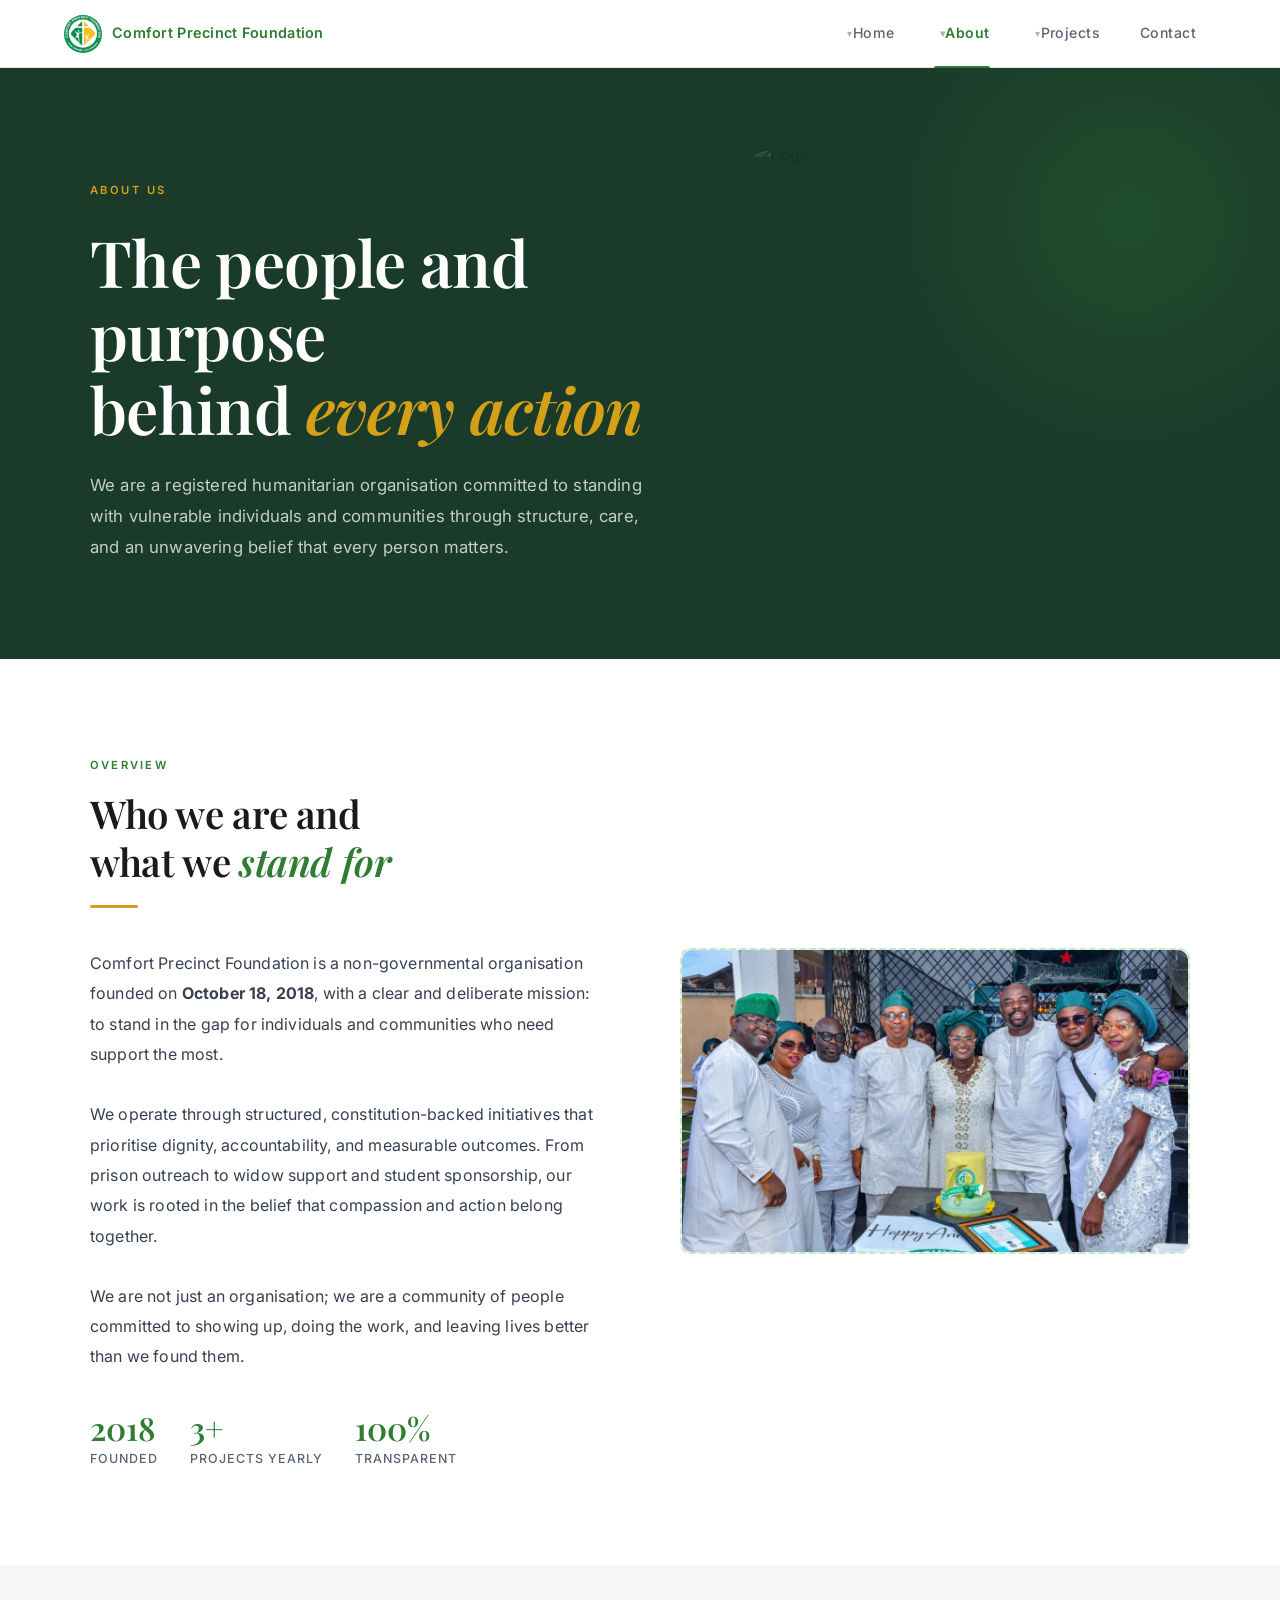
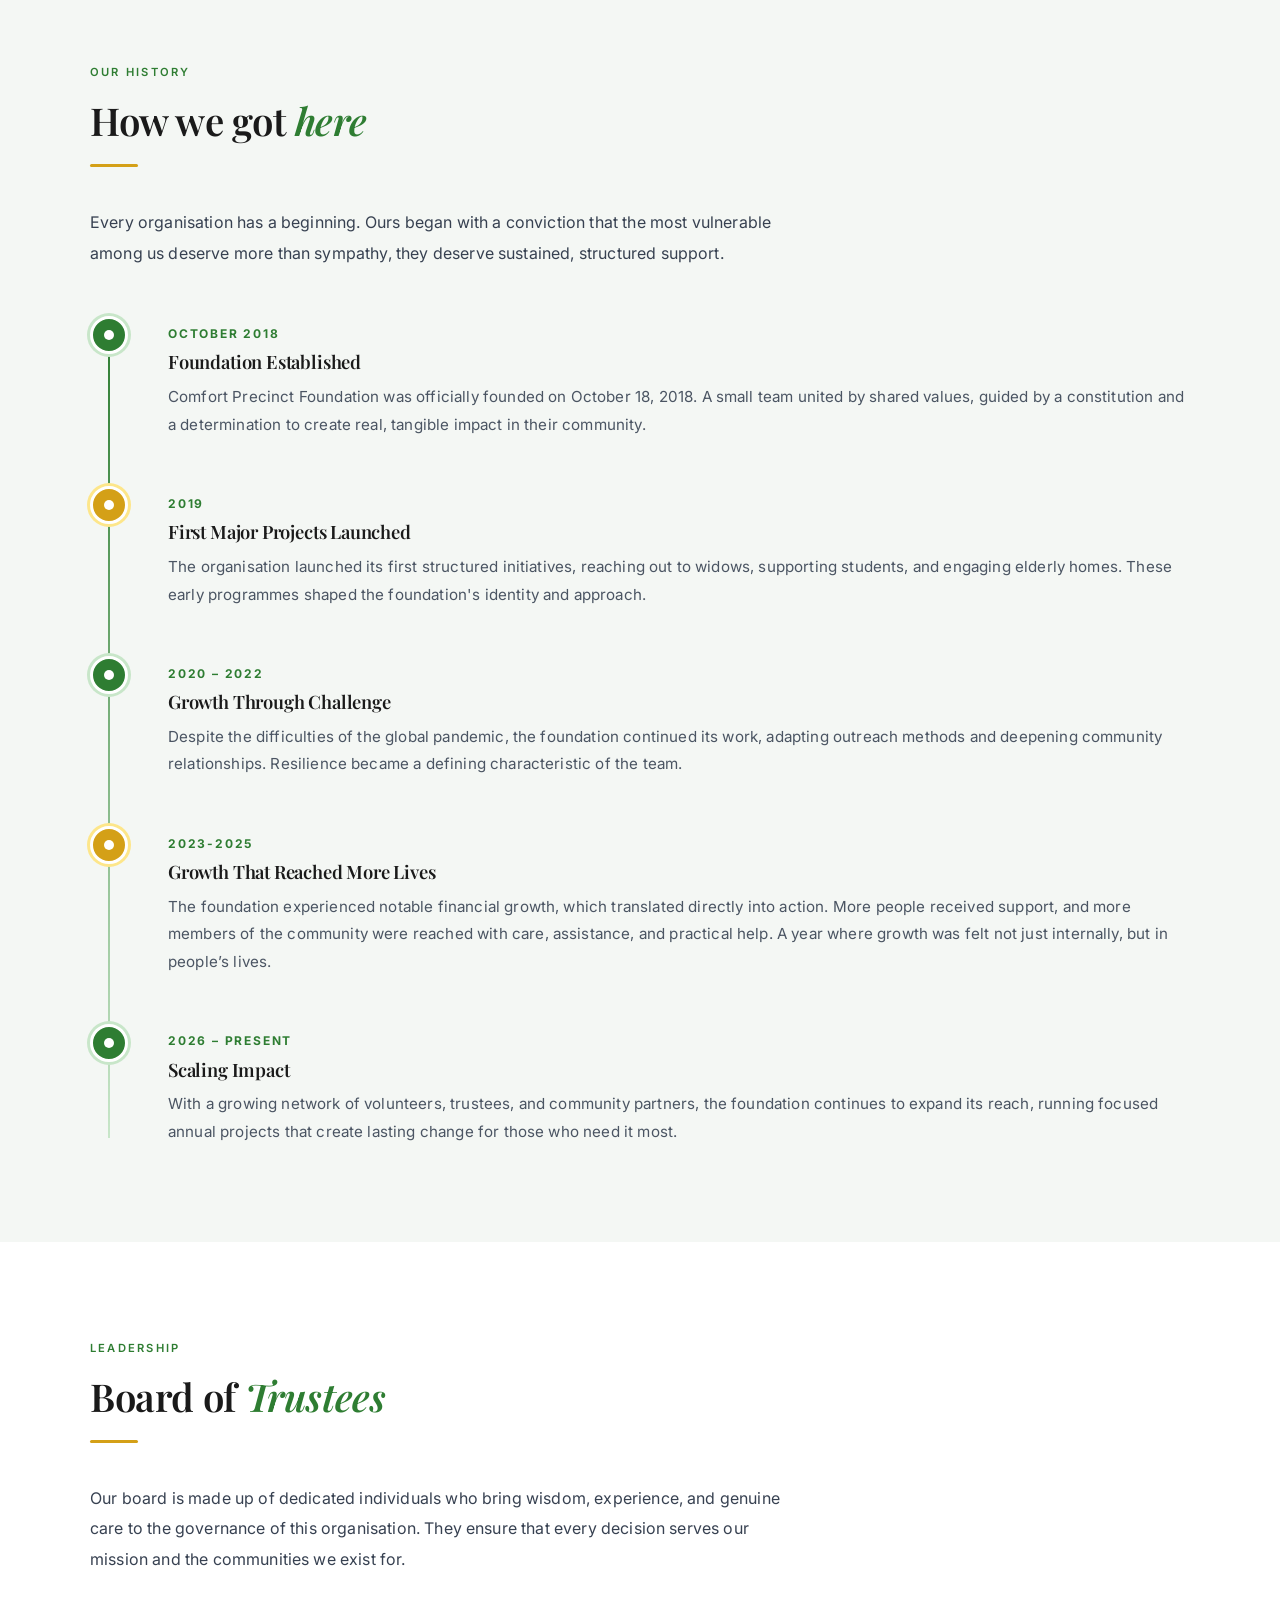
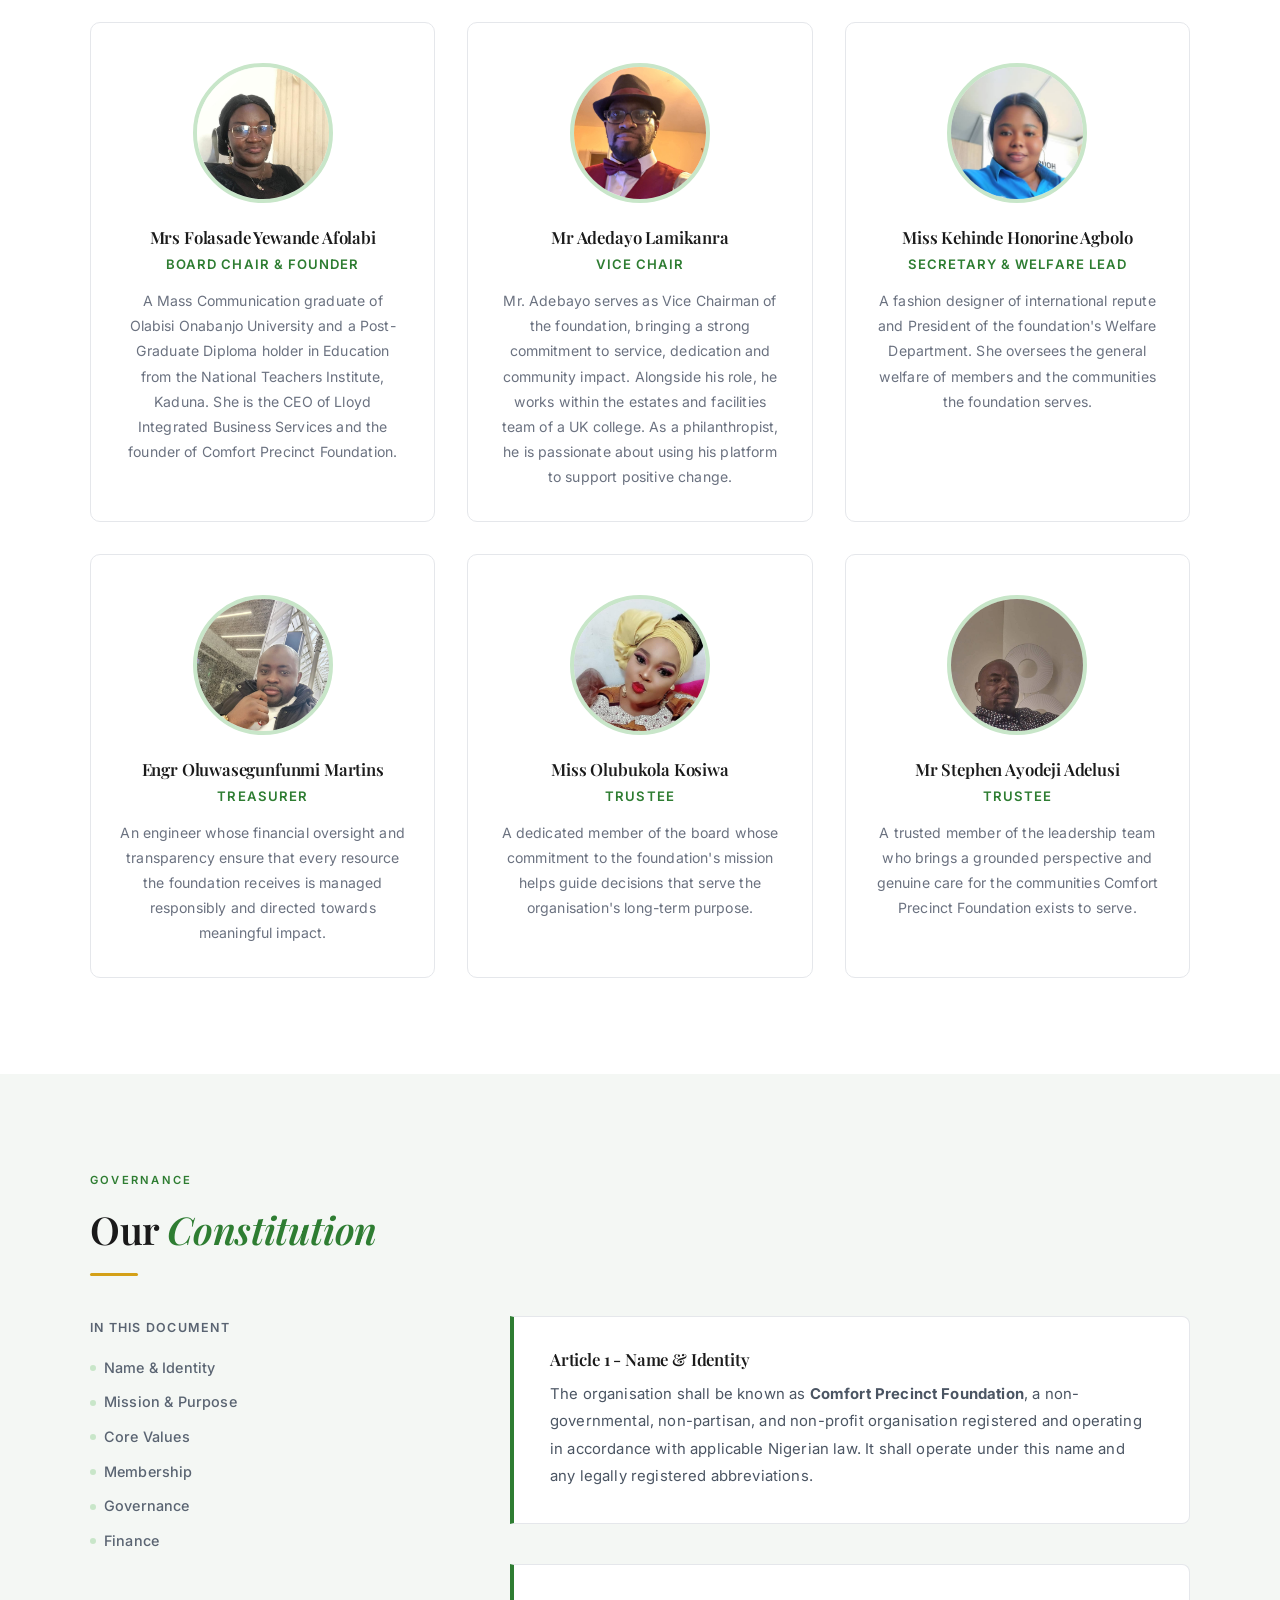
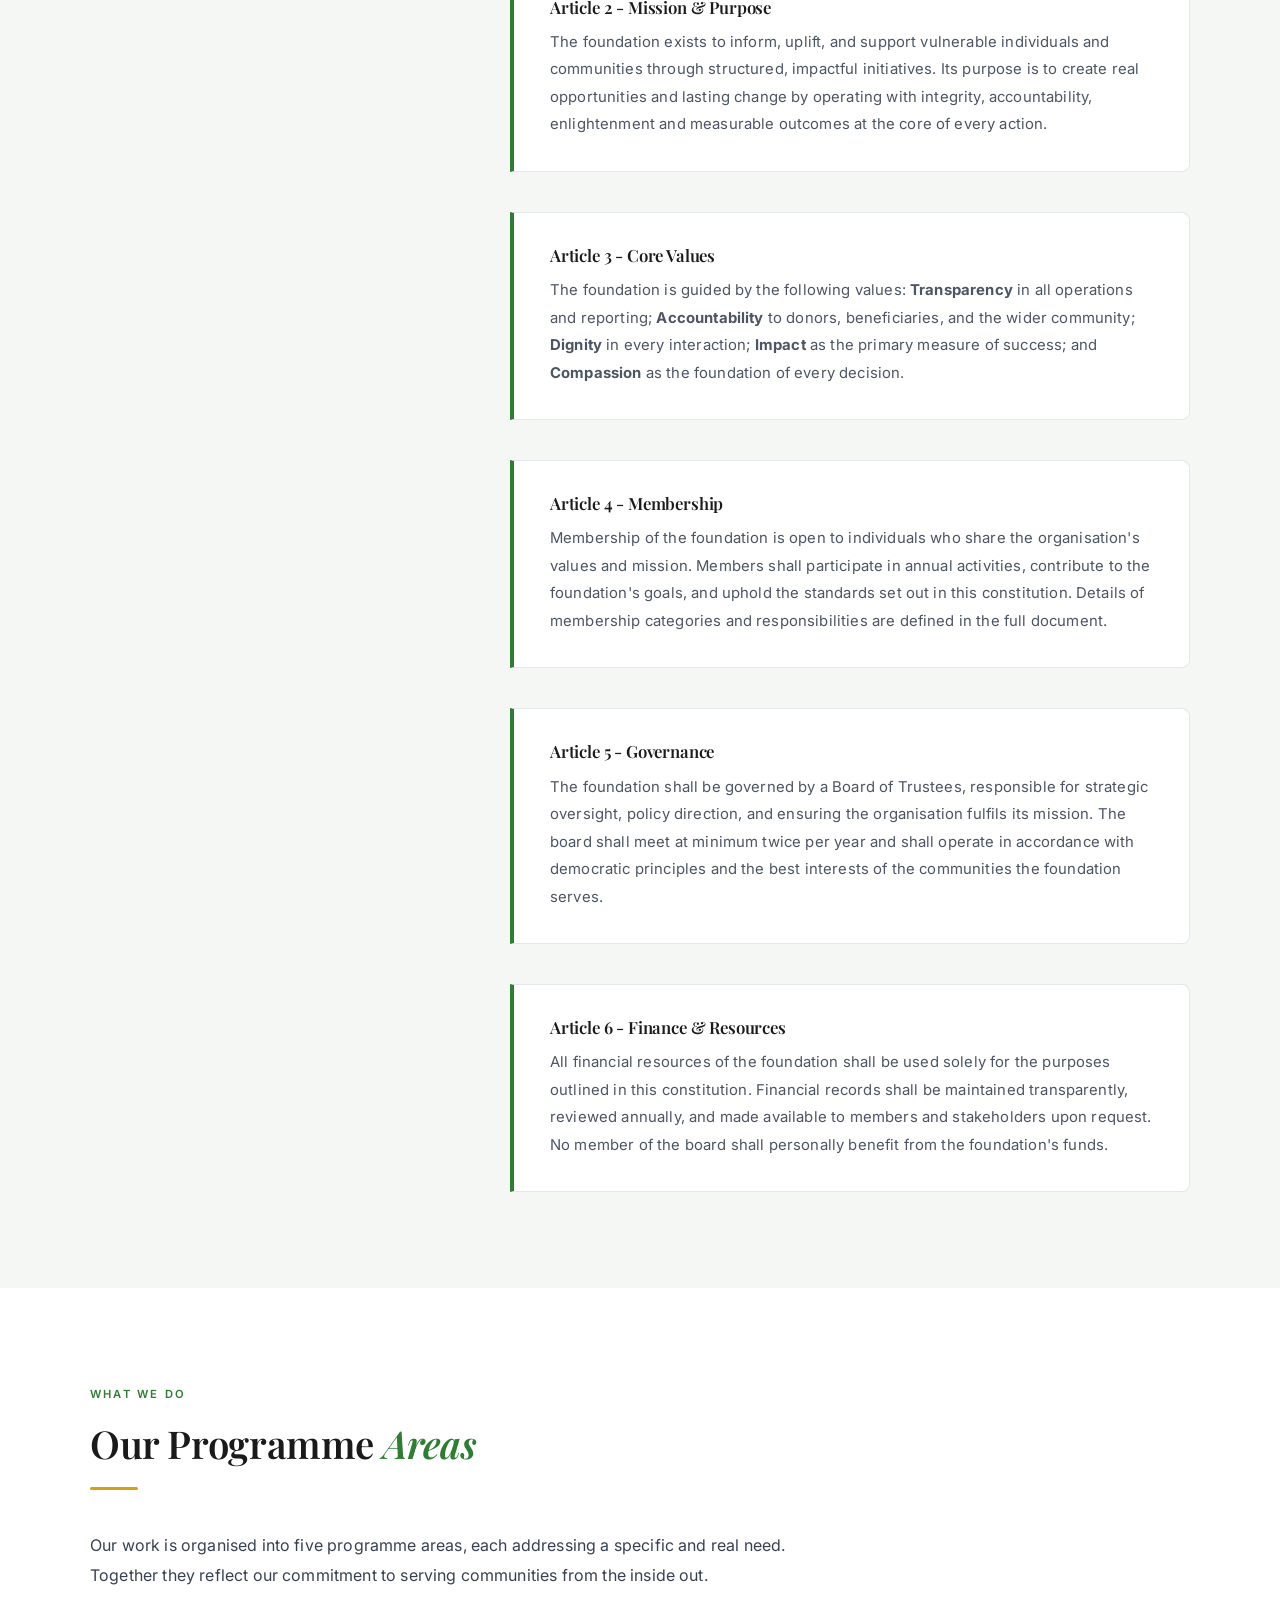
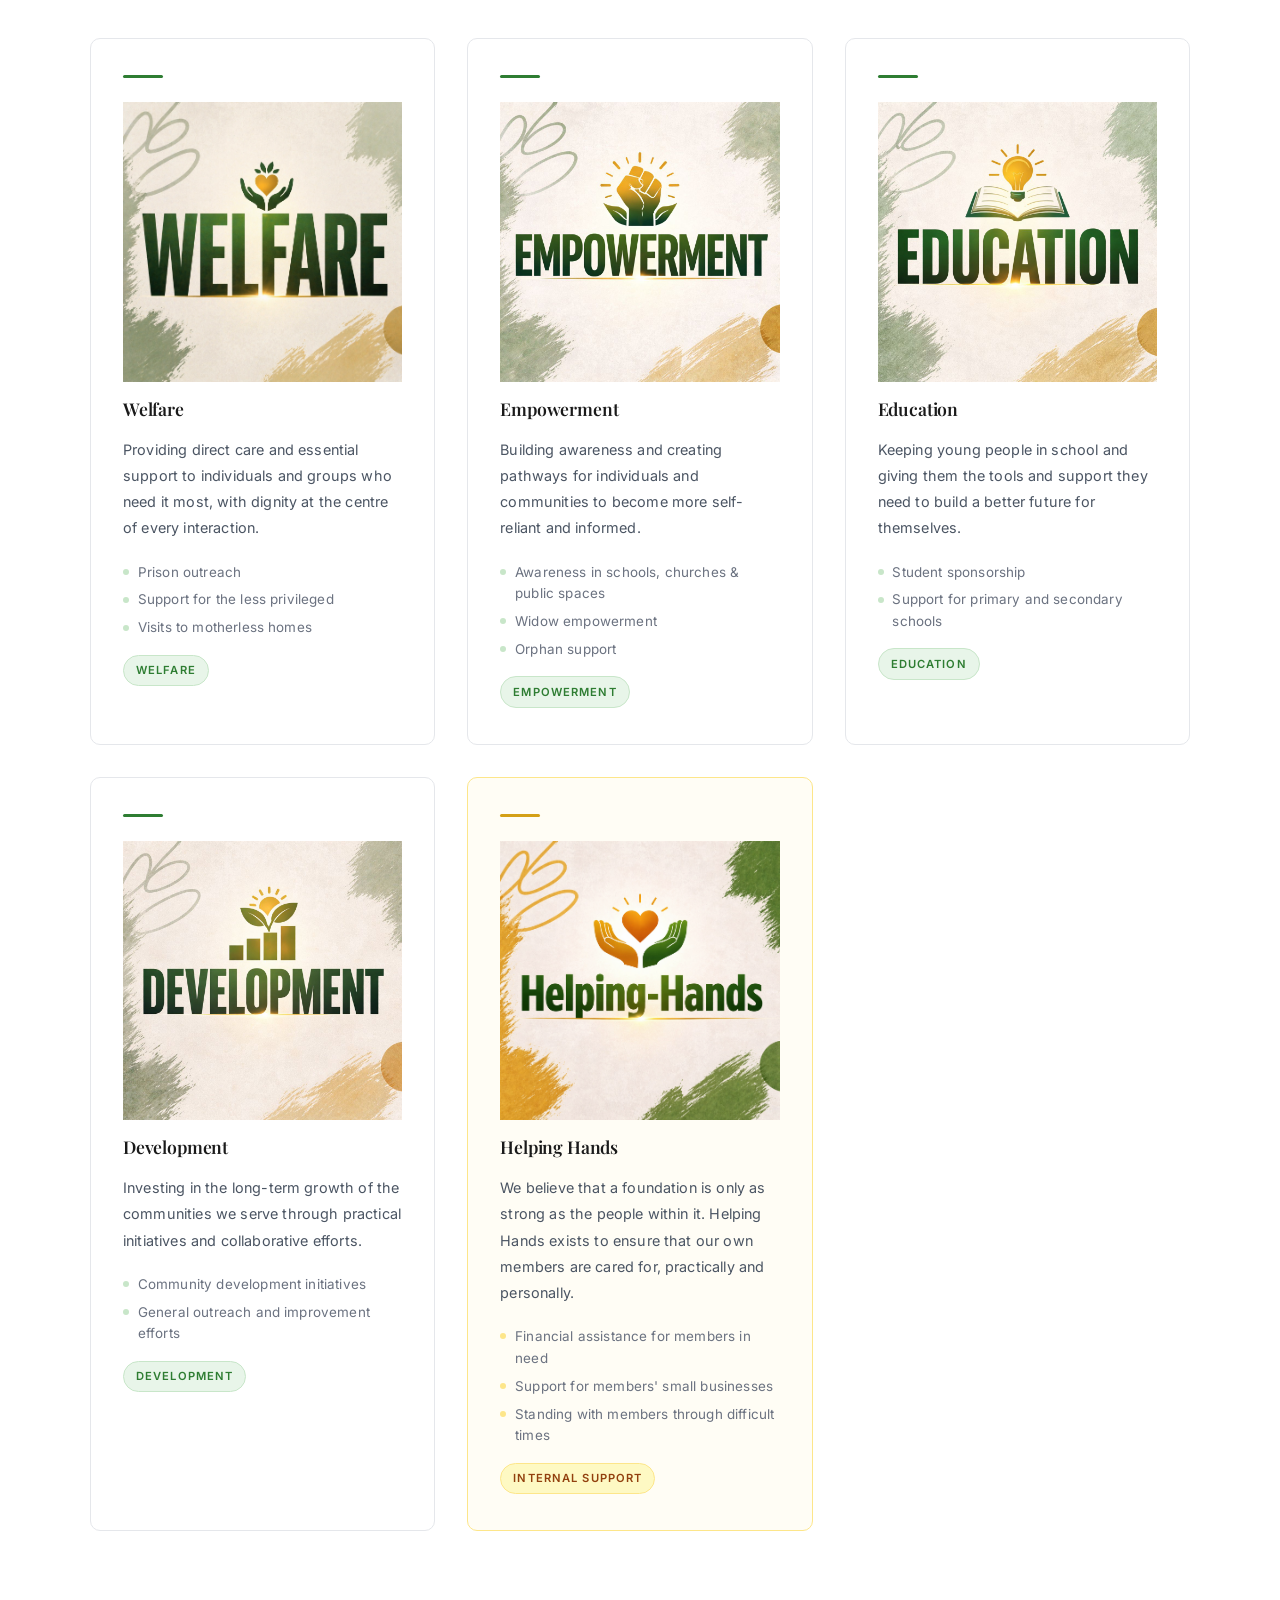
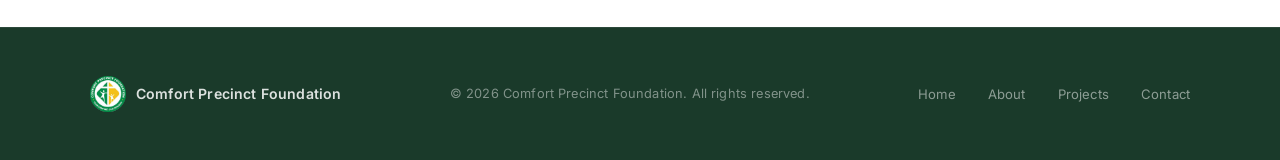
==== commit 6b644d10: "Add files via upload" ====
--- a/about.html
+++ b/about.html
@@ -736,7 +736,6 @@
           <a href="about.html#history">History</a>
           <a href="about.html#board">Board of Trustees</a>
           <a href="about.html#constitution">Constitution</a>
-          <a href="about.html#coworking">Co-Working Space</a>
           <a href="about.html#programmes">Programme Areas</a>
         </div>
       </li>
@@ -746,6 +745,7 @@
         <div class="nav__dropdown">
           <a href="projects.html#current">Current Projects</a>
           <a href="projects.html#previous">Previous Projects</a>
+           <a href="projects.html#gallery">Gallery</a>
         </div>
       </li>
 
@@ -763,6 +763,8 @@
   <header class="page-hero">
     <div class="page-hero__inner">
       <span class="page-hero__label">About Us</span>
+      <img src="images/big-logo-bg.jpeg" alt="Logo" class="page-hero__logo" style="width: 40%; height: 40%; border-radius: 50%; object-fit: cover; float:right; margin-top: -80px; margin-right: -5px; opacity: 0.2;" />
+      <h1 class="page-hero__heading">
       <h1 class="page-hero__heading">
         The people and purpose<br>
         behind <em>every action</em>
@@ -887,7 +889,7 @@
             <h3 class="timeline__title">Growth Through Challenge</h3>
             <p class="timeline__text">
               Despite the difficulties of the global pandemic, the foundation continued
-              its work — adapting outreach methods and deepening community relationships.
+              its work, adapting outreach methods and deepening community relationships.
               Resilience became a defining characteristic of the team.
             </p>
           </div>
@@ -896,7 +898,7 @@
         <div class="timeline__item">
           <div class="timeline__dot timeline__dot--yellow"><div class="timeline__dot-inner"></div></div>
           <div class="timeline__content">
-            <span class="timeline__year">2023-2024</span>
+            <span class="timeline__year">2023-2025</span>
             <h3 class="timeline__title">Growth That Reached More Lives</h3>
             <p class="timeline__text">
  The foundation experienced notable financial growth, which translated directly into action. More people received support, and more members of the community were reached with care, assistance, and practical help. A year where growth was felt not just internally, but in people’s lives.
@@ -907,11 +909,11 @@
         <div class="timeline__item">
           <div class="timeline__dot"><div class="timeline__dot-inner"></div></div>
           <div class="timeline__content">
-            <span class="timeline__year">2025 – Present</span>
+            <span class="timeline__year">2026 – Present</span>
             <h3 class="timeline__title">Scaling Impact</h3>
             <p class="timeline__text">
               With a growing network of volunteers, trustees, and community partners,
-              the foundation continues to expand its reach — running focused annual
+              the foundation continues to expand its reach, running focused annual
               projects that create lasting change for those who need it most.
             </p>
           </div>
@@ -1041,7 +1043,7 @@
         <div class="constitution__content">
 
           <div class="constitution__article" id="const-name">
-            <h3 class="constitution__article-title">Article 1 — Name & Identity</h3>
+            <h3 class="constitution__article-title">Article 1 - Name & Identity</h3>
             <p class="constitution__article-text">
               The organisation shall be known as <strong>Comfort Precinct Foundation</strong>,
               a non-governmental, non-partisan, and non-profit organisation registered and
@@ -1051,7 +1053,7 @@
           </div>
 
           <div class="constitution__article" id="const-mission">
-            <h3 class="constitution__article-title">Article 2 — Mission & Purpose</h3>
+            <h3 class="constitution__article-title">Article 2 - Mission & Purpose</h3>
             <p class="constitution__article-text">
               The foundation exists to inform, uplift, and support vulnerable individuals
               and communities through structured, impactful initiatives. Its purpose is to
@@ -1061,7 +1063,7 @@
           </div>
 
           <div class="constitution__article" id="const-values">
-            <h3 class="constitution__article-title">Article 3 — Core Values</h3>
+            <h3 class="constitution__article-title">Article 3 - Core Values</h3>
             <p class="constitution__article-text">
               The foundation is guided by the following values: <strong>Transparency</strong>
               in all operations and reporting; <strong>Accountability</strong> to donors,
@@ -1072,7 +1074,7 @@
           </div>
 
           <div class="constitution__article" id="const-membership">
-            <h3 class="constitution__article-title">Article 4 — Membership</h3>
+            <h3 class="constitution__article-title">Article 4 - Membership</h3>
             <p class="constitution__article-text">
               Membership of the foundation is open to individuals who share the
               organisation's values and mission. Members shall participate in annual
@@ -1083,7 +1085,7 @@
           </div>
 
           <div class="constitution__article" id="const-governance">
-            <h3 class="constitution__article-title">Article 5 — Governance</h3>
+            <h3 class="constitution__article-title">Article 5 - Governance</h3>
             <p class="constitution__article-text">
               The foundation shall be governed by a Board of Trustees, responsible for
               strategic oversight, policy direction, and ensuring the organisation fulfils
@@ -1094,7 +1096,7 @@
           </div>
 
           <div class="constitution__article" id="const-finance">
-            <h3 class="constitution__article-title">Article 6 — Finance & Resources</h3>
+            <h3 class="constitution__article-title">Article 6 - Finance & Resources</h3>
             <p class="constitution__article-text">
               All financial resources of the foundation shall be used solely for the
               purposes outlined in this constitution. Financial records shall be maintained
@@ -1110,90 +1112,9 @@
   </section>
 
 
+
   <!-- ════════════════════════════════
-       SECTION 5: CO-WORKING SPACE
-       CHANGED: Text rewritten to feel humble and honest
-  ════════════════════════════════ -->
-  <section class="section section--dark" id="coworking" aria-labelledby="cowork-heading">
-    <div class="section__inner">
-
-      <span class="eyebrow">Initiative</span>
-      <h2 class="section__heading" id="cowork-heading">
-        Our <em>Co-Working Space</em>
-      </h2>
-      <div class="section__divider"></div>
-
-      <div class="cowork__grid">
-
-        <div>
-          <!-- CHANGED: Rewritten to be humble, honest, community-centred -->
-          <p class="section__body" style="margin-bottom: 1rem;">
-            Our co-working space is a modest, shared environment where members
-            come together to work, connect, and support one another. It is not
-            a formal office, it is simply a space that belongs to the community.
-          </p>
-          <p class="section__body">
-            The heart of it is the people. Members look out for each other,
-            share ideas, and collaborate on projects. Whether you need a quiet
-            place to work or just the company of others who share your values,
-            there is a seat here for you.
-          </p>
-
-          <div class="cowork__features">
-
-            <div class="cowork__feature">
-              <div class="cowork__feature-icon">🪑</div>
-              <div class="cowork__feature-text">
-                <span class="cowork__feature-title">A Shared Working Space</span>
-                <!-- CHANGED: Modest, honest wording -->
-                <span class="cowork__feature-desc">A simple, comfortable place to sit and work alongside others in the community — available to members as needed.</span>
-              </div>
-            </div>
-
-            <div class="cowork__feature">
-              <div class="cowork__feature-icon">🤝</div>
-              <div class="cowork__feature-text">
-                <span class="cowork__feature-title">Community First</span>
-                <!-- CHANGED: Human and warm -->
-                <span class="cowork__feature-desc">Members support each other genuinely — through encouragement, shared resources, and simply showing up for one another.</span>
-              </div>
-            </div>
-
-            <div class="cowork__feature">
-              <div class="cowork__feature-icon">🌱</div>
-              <div class="cowork__feature-text">
-                <span class="cowork__feature-title">A Space to Grow</span>
-                <!-- CHANGED: Grounded and realistic -->
-                <span class="cowork__feature-desc">We believe that when people work together in a supportive environment, small ideas can grow into real impact over time.</span>
-              </div>
-            </div>
-
-          </div>
-        </div>
-
-        <!-- Image placeholders — unchanged -->
-        <div class="cowork__images">
-          <div class="cowork__img-placeholder cowork__img-placeholder--large">
-            <span>🏢</span>
-            <p>Main space photo</p>
-          </div>
-          <div class="cowork__img-placeholder">
-            <span>🖥️</span>
-            <p>Workspace</p>
-          </div>
-          <div class="cowork__img-placeholder">
-            <span>☕</span>
-            <p>Lounge area</p>
-          </div>
-        </div>
-
-      </div>
-    </div>
-  </section>
-
-
-  <!-- ════════════════════════════════
-       SECTION 6: PROGRAMME AREAS
+       SECTION 5: PROGRAMME AREAS
        CHANGED: Replaced with 5 correct programme areas
        including Helping Hands as a distinct category
   ════════════════════════════════ -->
